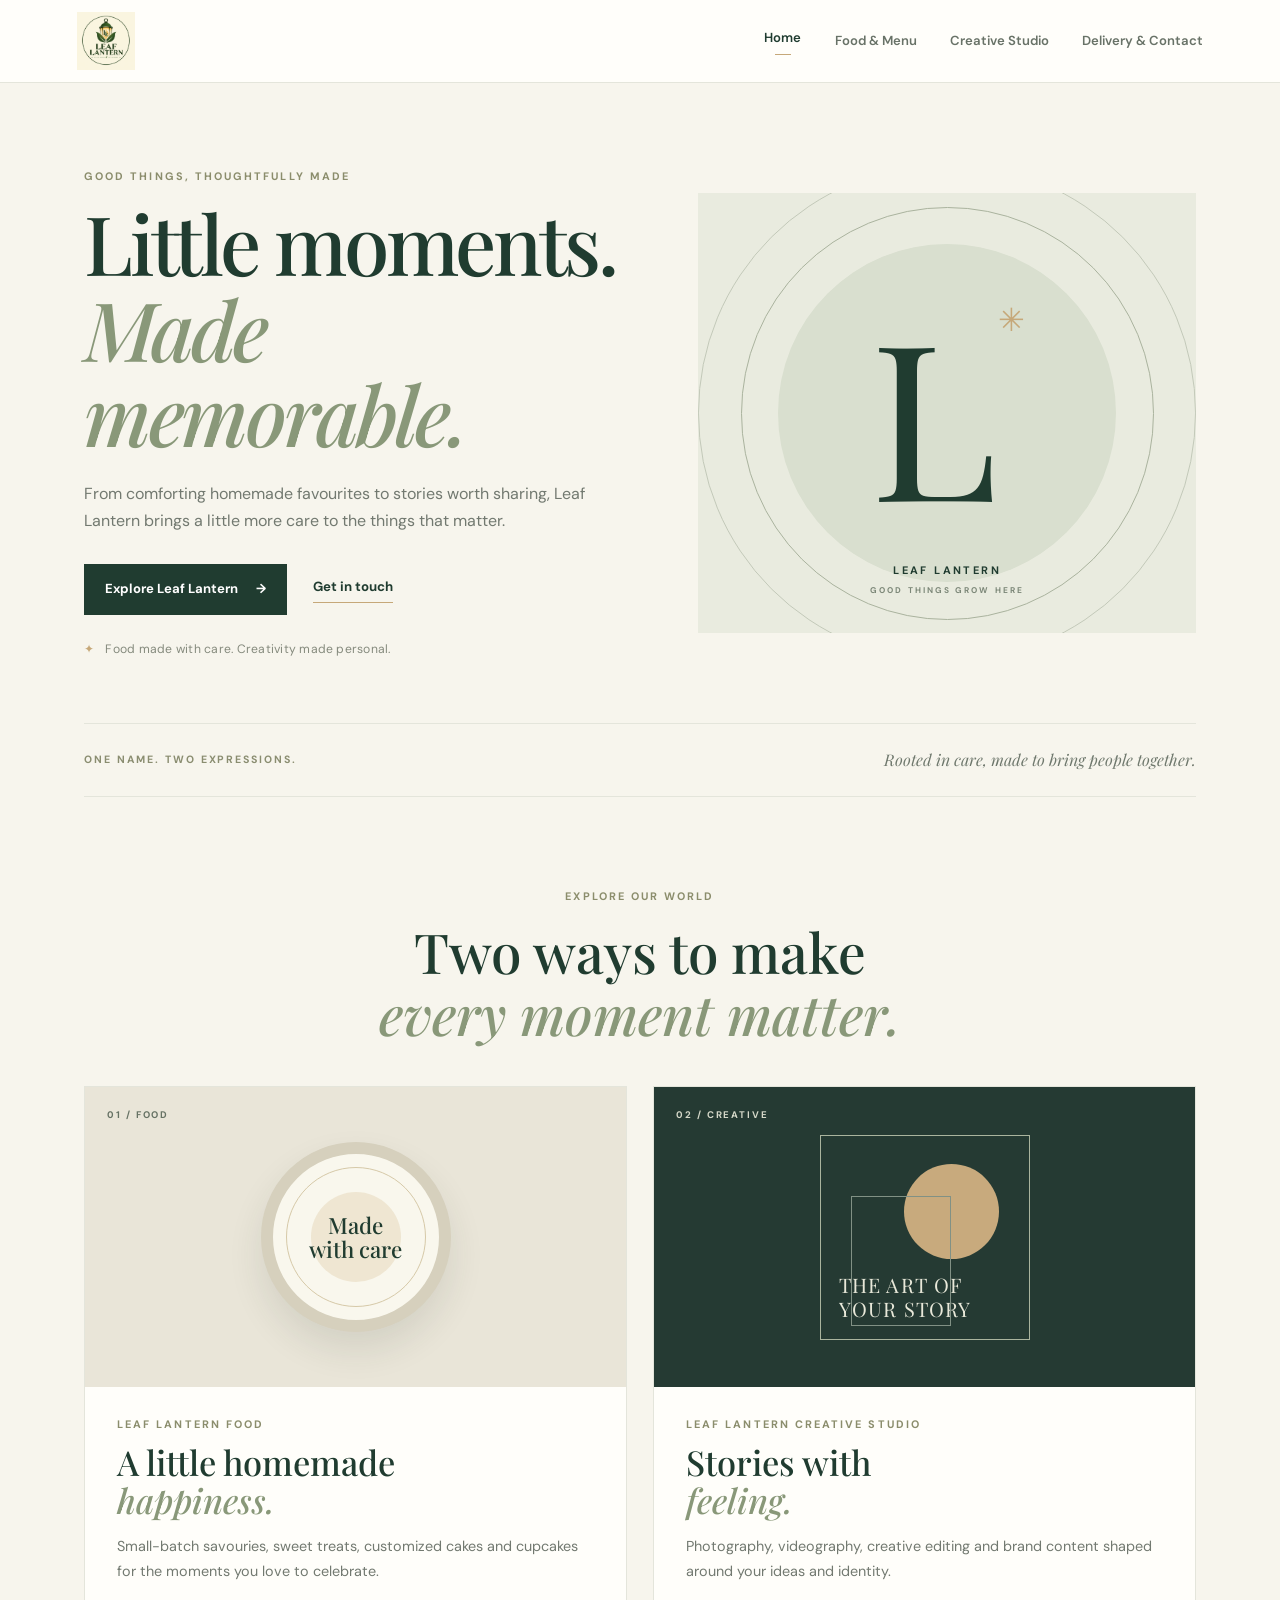
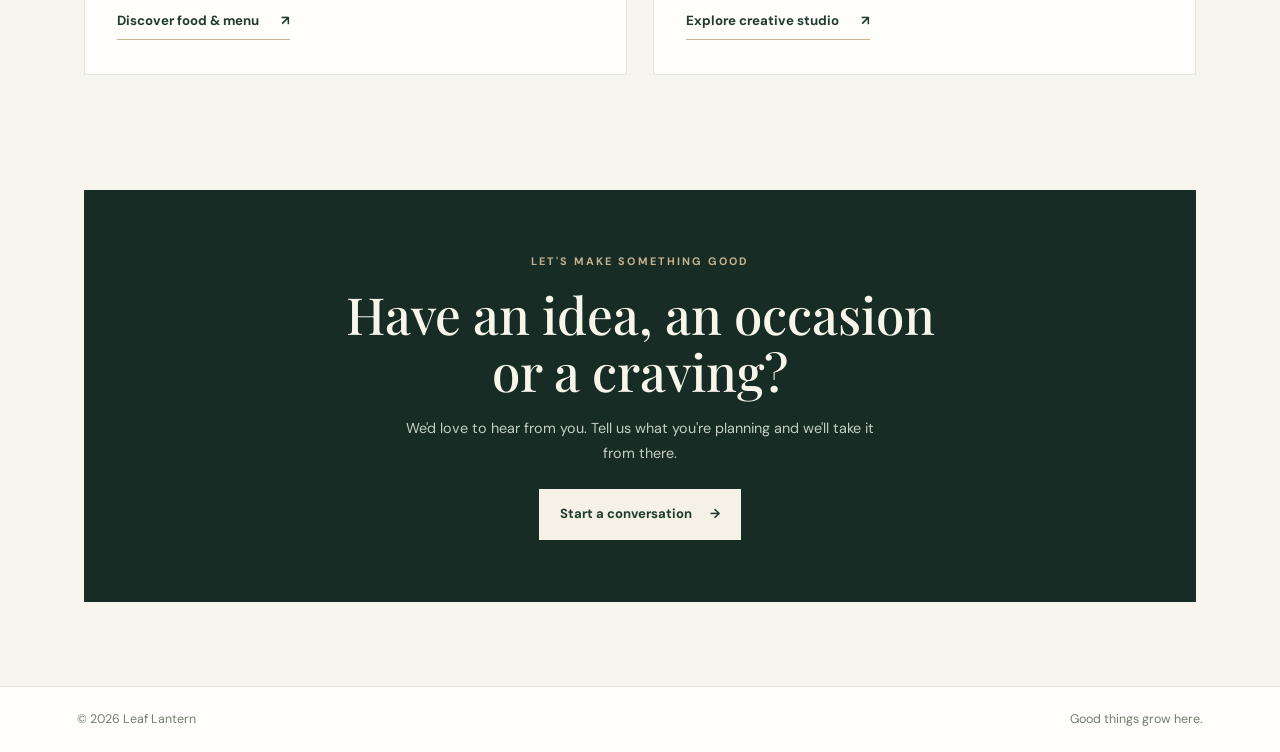
==== index.html @ e6d628ac "Add files via upload" ====
<!DOCTYPE html>
<html lang="en">
<head>
  <meta charset="UTF-8"><meta name="viewport" content="width=device-width, initial-scale=1">
  <meta name="description" content="Leaf Lantern brings together homemade food and thoughtful creative services — made with care, created with purpose.">
  <title>Leaf Lantern | Good Things, Thoughtfully Made</title><link rel="stylesheet" href="styles.css">
</head>
<body>
<header class="site-header"><a class="brand" href="index.html" aria-label="Leaf Lantern home"><img src="assets/Leaf Lantern_ Good Food Delivered.png" alt="Leaf Lantern"></a><button class="menu-toggle" aria-label="Toggle navigation" aria-expanded="false">☰</button><nav class="nav"><a class="active" href="index.html">Home</a><a href="menu.html">Food &amp; Menu</a><a href="creative-studio.html">Creative Studio</a><a href="delivery.html">Delivery &amp; Contact</a></nav></header>
<main>
  <section class="home-hero"><div class="hero-copy"><p class="eyebrow">GOOD THINGS, THOUGHTFULLY MADE</p><h1>Little moments.<br><em>Made memorable.</em></h1><p class="lead">From comforting homemade favourites to stories worth sharing, Leaf Lantern brings a little more care to the things that matter.</p><div class="hero-actions"><a class="button" href="#our-world">Explore Leaf Lantern <span>→</span></a><a class="text-link" href="delivery.html">Get in touch</a></div><div class="hero-note"><span class="leaf-dot">✦</span> Food made with care. Creativity made personal.</div></div><div class="hero-visual"><div class="visual-orbit orbit-one"></div><div class="visual-orbit orbit-two"></div><div class="hero-monogram">L<span>✳</span></div><p>LEAF LANTERN<br><small>GOOD THINGS GROW HERE</small></p></div></section>
  <section class="intro-strip"><p>ONE NAME. TWO EXPRESSIONS.</p><span>Rooted in care, made to bring people together.</span></section>
  <section class="world-section" id="our-world"><div class="section-heading"><p class="eyebrow">EXPLORE OUR WORLD</p><h2>Two ways to make<br><em>every moment matter.</em></h2></div><div class="division-grid">
    <article class="division-card food-card"><div class="division-art food-art"><span class="art-kicker">01 / FOOD</span><div class="food-plate"><i></i><b>Made<br>with care</b></div></div><div class="division-copy"><p class="eyebrow">LEAF LANTERN FOOD</p><h3>A little homemade<br><em>happiness.</em></h3><p>Small-batch savouries, sweet treats, customized cakes and cupcakes for the moments you love to celebrate.</p><a class="arrow-link" href="menu.html">Discover food &amp; menu <span>↗</span></a></div></article>
    <article class="division-card studio-card"><div class="division-art studio-art"><span class="art-kicker">02 / CREATIVE</span><div class="studio-frame"><div class="frame-sun"></div><div class="frame-line"></div><span>THE ART OF<br>YOUR STORY</span></div></div><div class="division-copy"><p class="eyebrow">LEAF LANTERN CREATIVE STUDIO</p><h3>Stories with<br><em>feeling.</em></h3><p>Photography, videography, creative editing and brand content shaped around your ideas and identity.</p><a class="arrow-link" href="creative-studio.html">Explore creative studio <span>↗</span></a></div></article>
  </div></section>
  <section class="closing-band"><p class="eyebrow">LET'S MAKE SOMETHING GOOD</p><h2>Have an idea, an occasion<br>or a craving?</h2><p>We'd love to hear from you. Tell us what you're planning and we'll take it from there.</p><a class="button button-light" href="delivery.html">Start a conversation <span>→</span></a></section>
</main><footer><span>© <span id="year"></span> Leaf Lantern</span><span>Good things grow here.</span></footer><script src="script.js"></script>
</body></html>
---- styles.css ----
@import url('https://fonts.googleapis.com/css2?family=DM+Sans:wght@400;500;600;700&family=Playfair+Display:ital,wght@0,500;0,600;0,700;1,500;1,600&display=swap');
:root{--forest:#203c30;--forest-deep:#172c25;--sage:#899879;--sage-light:#e8ecdf;--cream:#f7f5ed;--paper:#fffefa;--ink:#27332d;--muted:#727970;--line:#e4e5db;--gold:#c6a879;--serif:'Playfair Display',Georgia,serif;--sans:'DM Sans',Arial,sans-serif}
*{box-sizing:border-box}html{scroll-behavior:smooth}body{margin:0;background:var(--cream);color:var(--ink);font-family:var(--sans);line-height:1.7}a{color:inherit;text-decoration:none}button,input{font:inherit}.site-header{display:flex;align-items:center;justify-content:space-between;gap:24px;padding:12px clamp(20px,6vw,88px);background:rgba(255,254,250,.96);border-bottom:1px solid var(--line);position:sticky;top:0;z-index:20;backdrop-filter:blur(14px)}.brand img{display:block;height:58px;width:auto;max-width:180px;object-fit:contain}.nav{display:flex;gap:clamp(16px,2.6vw,36px);align-items:center}.nav a{font-size:.82rem;font-weight:600;color:#687267;transition:color .2s}.nav a:hover,.nav a.active{color:var(--forest)}.nav a.active:after{content:'';display:block;width:16px;height:1px;background:var(--gold);margin:4px auto 0}.menu-toggle{display:none;background:none;border:0;font-size:1.5rem;color:var(--forest)}main{max-width:1240px;margin:auto;padding:54px clamp(20px,5vw,64px) 84px}.eyebrow{font-size:.68rem;letter-spacing:.19em;text-transform:uppercase;color:#8b8d6c;font-weight:700;margin:0 0 15px}.hero-copy h1,.page-heading h1,.studio-hero h1{font-family:var(--serif);font-weight:500;color:var(--forest);font-size:clamp(3rem,6.4vw,5.6rem);line-height:1.04;letter-spacing:-.04em;margin:0 0 24px}.hero-copy h1 em,.page-heading h1 em,.studio-hero h1 em,.division-copy h3 em,.section-heading h2 em,.category-heading h2 em,.occasion-copy h3 em,.studio-manifesto h2 em,.how-section h2 em{color:var(--sage);font-weight:500}.lead,.hero-copy>p:not(.eyebrow){max-width:530px;color:var(--muted);font-size:1rem}.home-hero{display:grid;grid-template-columns:1.05fr .95fr;gap:5vw;align-items:center;min-height:560px;padding:30px 0 64px}.hero-actions{display:flex;align-items:center;gap:26px;margin:30px 0 24px}.button{display:inline-flex;align-items:center;justify-content:center;gap:18px;background:var(--forest);color:white;border:1px solid var(--forest);padding:13px 20px;font-size:.82rem;font-weight:700;cursor:pointer;transition:.2s}.button:hover,.order-button:hover{background:#315442;transform:translateY(-1px)}.text-link,.arrow-link{font-size:.83rem;font-weight:700;color:var(--forest);border:0;background:none;padding:0;cursor:pointer}.text-link{border-bottom:1px solid var(--gold);padding-bottom:4px}.hero-note{font-size:.76rem;color:#858a7d;letter-spacing:.02em}.leaf-dot{color:var(--gold);margin-right:8px}.hero-visual{min-height:440px;position:relative;display:flex;flex-direction:column;align-items:center;justify-content:center;background:#e9ebdf;overflow:hidden}.hero-visual:before{content:'';position:absolute;width:68%;aspect-ratio:1;border-radius:50%;background:#d9dfcf}.visual-orbit{position:absolute;border:1px solid #aab39e;border-radius:50%;width:83%;aspect-ratio:1}.orbit-two{width:100%;border-color:#c3c9b9}.hero-monogram{position:relative;z-index:1;font-family:var(--serif);font-size:clamp(8rem,17vw,14rem);color:var(--forest);line-height:1}.hero-monogram span{font-family:var(--sans);font-size:2rem;color:var(--gold);vertical-align:top}.hero-visual>p{position:absolute;bottom:24px;text-align:center;letter-spacing:.22em;font-size:.68rem;font-weight:700;color:var(--forest)}.hero-visual small{font-size:.52rem;letter-spacing:.25em;color:#7c8778}.intro-strip{border-top:1px solid var(--line);border-bottom:1px solid var(--line);padding:22px 0;display:flex;justify-content:space-between;gap:20px;align-items:center}.intro-strip p{font-size:.66rem;letter-spacing:.18em;font-weight:700;color:#8a8d70;margin:0}.intro-strip span{font-family:var(--serif);font-style:italic;color:#6f786d}.world-section{padding:90px 0 45px}.section-heading{text-align:center;margin-bottom:42px}.section-heading h2,.category-heading h2,.studio-manifesto h2,.how-section h2{font-family:var(--serif);font-size:clamp(2.3rem,4.3vw,3.7rem);line-height:1.13;font-weight:500;color:var(--forest);margin:0}.division-grid{display:grid;grid-template-columns:1fr 1fr;gap:26px}.division-card{background:var(--paper);border:1px solid var(--line)}.division-art{height:300px;position:relative;overflow:hidden;display:flex;align-items:center;justify-content:center}.food-art{background:#e9e5d8}.studio-art{background:#253a33}.art-kicker{position:absolute;top:20px;left:22px;font-size:.6rem;letter-spacing:.2em;font-weight:700;color:#667264}.studio-art .art-kicker{color:#d5d8c9}.food-plate{width:190px;height:190px;border-radius:50%;background:#f9f7ed;border:12px solid #d6d0bd;box-shadow:0 18px 35px #293a2d1c;display:flex;align-items:center;justify-content:center;position:relative}.food-plate:before{content:'';position:absolute;inset:13px;border:1px solid #d6c9a8;border-radius:50%}.food-plate i{position:absolute;width:90px;height:90px;border-radius:50%;background:#d4b98b;opacity:.28}.food-plate b{position:relative;font-family:var(--serif);font-size:1.4rem;line-height:1.1;text-align:center;color:var(--forest);font-weight:500}.studio-frame{width:210px;height:205px;border:1px solid #aab49e;position:relative;display:flex;align-items:flex-end;padding:18px;color:#e8e8d9;font-family:var(--serif);font-size:1.25rem;letter-spacing:.06em;line-height:1.2}.frame-sun{position:absolute;width:95px;height:95px;border-radius:50%;background:#c8aa7d;top:28px;right:30px}.frame-line{position:absolute;left:30px;top:60px;width:100px;height:130px;border:1px solid #819185}.division-copy{padding:28px 32px 34px}.division-copy .eyebrow{margin-bottom:9px}.division-copy h3,.occasion-copy h3{font-family:var(--serif);font-size:2.15rem;line-height:1.12;font-weight:500;color:var(--forest);margin:0 0 14px}.division-copy>p:not(.eyebrow),.occasion-copy>p:not(.eyebrow){color:var(--muted);font-size:.9rem;max-width:470px}.arrow-link{display:inline-flex;gap:22px;align-items:center;margin-top:12px;border-bottom:1px solid #c9b58e;padding-bottom:7px}.closing-band{background:var(--forest-deep);color:#f8f5eb;text-align:center;padding:62px 24px;margin-top:70px}.closing-band .eyebrow{color:#c6b38e}.closing-band h2{font-family:var(--serif);font-weight:500;font-size:clamp(2.3rem,4vw,3.5rem);line-height:1.12;margin:0 0 16px}.closing-band>p:not(.eyebrow){color:#c5cec4;max-width:490px;margin:0 auto 24px;font-size:.9rem}.button-light{background:#f5f1e6;color:var(--forest);border-color:#f5f1e6}.button-light:hover{background:#e4ddca}.page-main{min-height:68vh}.page-heading{max-width:760px;margin:0 auto 58px;text-align:center}.page-heading h1{font-size:clamp(2.8rem,5vw,4.4rem)}.page-heading>p:last-child{color:var(--muted);max-width:640px;margin:0 auto}.category-heading{display:flex;justify-content:space-between;align-items:flex-end;gap:28px;margin:0 0 28px}.category-heading h2{font-size:clamp(2rem,3.5vw,3rem)}.category-heading>p{max-width:390px;color:var(--muted);font-size:.88rem;margin:0 0 5px}.menu-category{margin-bottom:76px}.product-grid{display:grid;grid-template-columns:repeat(3,minmax(0,1fr));gap:22px}.product-card{background:var(--paper);border:1px solid var(--line);overflow:hidden;box-shadow:0 8px 25px #24392b08}.product-art{width:100%;height:225px;overflow:hidden;background:#e9eadf}.product-art img{display:block;width:100%;height:100%;object-fit:cover;object-position:center;transition:transform .5s}.product-card:hover .product-art img{transform:scale(1.035)}.product-info{padding:21px}.product-top{display:flex;justify-content:space-between;align-items:flex-start;gap:10px}.product-top h2{font-family:var(--serif);font-size:1.35rem;line-height:1.2;margin:0;color:var(--forest);font-weight:500}.tag{font-size:.7rem;font-weight:700;color:#78845e;text-align:right;white-space:nowrap}.product-info p{font-size:.86rem;color:var(--muted);min-height:48px}.product-info label{display:block;font-size:.78rem;font-weight:700;margin:13px 0 6px}.product-info input{width:100%;padding:10px;border:1px solid #d9ddcf;background:white;font:inherit;margin-bottom:12px}.order-button{width:100%;background:var(--forest);color:white;border:1px solid var(--forest);padding:12px 14px;font-size:.78rem;font-weight:700;cursor:pointer;transition:.2s}.menu-footnote{margin:32px auto 0;text-align:center;color:var(--muted);font-size:.85rem;max-width:800px}.occasion-section{padding:10px 0 20px}.occasion-grid{display:grid;grid-template-columns:1fr 1fr;gap:24px}.occasion-card{background:var(--paper);border:1px solid var(--line);display:grid;grid-template-columns:1fr 1fr;min-height:310px}.occasion-visual{position:relative;min-height:300px;display:flex;align-items:center;justify-content:center;overflow:hidden}.cake-visual{background:#eee4d8}.cupcake-visual{background:#e4e9dc}.visual-label{position:absolute;top:16px;left:16px;font-size:.52rem;letter-spacing:.16em;font-weight:700;color:#6d7768}.cake-illustration{width:145px;height:150px;position:relative}.cake-body{position:absolute;bottom:22px;left:15px;width:115px;height:75px;background:#d6bca0;border-radius:8px 8px 14px 14px;box-shadow:inset 0 -12px #c7a989}.cake-top{position:absolute;z-index:1;bottom:85px;left:15px;width:115px;height:35px;border-radius:50%;background:#f8f0e3;border:2px solid #d7c2a5}.cake-stand{position:absolute;bottom:0;left:0;width:145px;height:12px;background:#b8a58d;border-radius:50%}.cupcake-row{display:flex;gap:9px;align-items:flex-end}.cupcake-row i{width:48px;height:50px;background:#e6c6b4;border-radius:8px 8px 12px 12px;position:relative;box-shadow:inset 0 -7px #d6b19e}.cupcake-row i:before{content:'';position:absolute;left:2px;top:-25px;width:44px;height:34px;border-radius:50% 50% 38% 38%;background:#f5eee2;border-bottom:4px solid #d7bfa9}.cupcake-row i:nth-child(2){transform:translateY(-10px);background:#c7d0b7}.occasion-copy{padding:26px 22px;align-self:center}.occasion-copy h3{font-size:1.8rem}.occasion-copy>p:not(.eyebrow){font-size:.8rem}.occasion-copy .order-button{margin-top:8px}.studio-page{padding-top:38px}.studio-hero{display:grid;grid-template-columns:1fr 1fr;gap:6vw;align-items:center;min-height:520px}.studio-hero h1{font-size:clamp(3rem,5.5vw,5rem)}.studio-hero-copy>p:not(.eyebrow){max-width:490px;color:var(--muted);margin-bottom:28px}.studio-hero-art{height:430px;background:#263b34;position:relative;overflow:hidden;display:flex;align-items:center;justify-content:center}.studio-sun{position:absolute;width:250px;height:250px;border-radius:50%;background:#c6a879;right:10%;top:7%;opacity:.95}.studio-window{width:65%;height:75%;border:1px solid #a8b4a2;position:relative;z-index:1;display:flex;align-items:flex-end;padding:25px;color:#f5f1e7;font-family:var(--serif);font-size:1.6rem;letter-spacing:.08em;line-height:1.2}.window-shape{position:absolute;left:14%;top:12%;width:48%;height:76%;border:1px solid #87988b}.studio-caption{position:absolute;bottom:16px;right:18px;color:#d5d9ca;font-size:.52rem;letter-spacing:.2em}.studio-manifesto{text-align:center;padding:75px 20px 85px;border-top:1px solid var(--line);border-bottom:1px solid var(--line);margin:50px 0 75px}.studio-manifesto h2{font-size:clamp(2.3rem,4vw,3.5rem)}.studio-manifesto>p:last-child{max-width:600px;margin:20px auto 0;color:var(--muted)}.services-section{margin-bottom:80px}.services-grid{display:grid;grid-template-columns:repeat(3,1fr);gap:16px}.service-card{position:relative;background:var(--paper);border:1px solid var(--line);padding:25px;min-height:270px}.service-number{position:absolute;right:22px;top:18px;font-size:.65rem;color:#9b9e8b;letter-spacing:.12em}.service-symbol{height:65px;width:65px;background:#e9ecdf;border-radius:50%;display:flex;align-items:center;justify-content:center;margin-bottom:22px}.service-symbol span{display:block;width:26px;height:26px;border:1px solid #6f806d;position:relative}.symbol-photo span{border-radius:50%}.symbol-photo span:after{content:'';position:absolute;width:7px;height:7px;border-radius:50%;background:#c6a879;left:8px;top:8px}.symbol-video span{width:0;height:0;border-top:13px solid transparent;border-bottom:13px solid transparent;border-left:19px solid #6f806d;border-right:0}.symbol-edit span{transform:rotate(45deg);border-color:#6f806d}.symbol-brand span{border-radius:50% 50% 0 50%}.symbol-event span{border-radius:50% 50% 4px 4px}.service-card h3{font-family:var(--serif);font-size:1.45rem;font-weight:500;color:var(--forest);margin:0 0 9px}.service-card>p:not(.eyebrow){font-size:.82rem;color:var(--muted);margin:0}.service-note{background:#e9ecdf}.service-note h3{font-size:1.7rem}.service-note .arrow-link{margin-top:18px}.how-section{display:grid;grid-template-columns:.8fr 1.2fr;gap:8vw;padding:65px 0;border-top:1px solid var(--line)}.how-section ol{list-style:none;padding:0;margin:0}.how-section li{display:flex;gap:24px;padding:17px 0;border-bottom:1px solid var(--line)}.how-section li>b{font-size:.7rem;color:#9a8a68;letter-spacing:.1em}.how-section li span{display:flex;flex-direction:column}.how-section li strong{font-family:var(--serif);font-size:1.2rem;font-weight:500;color:var(--forest)}.how-section li small{font-size:.82rem;color:var(--muted);margin-top:3px}.contact-choice{display:grid;grid-template-columns:1fr 1fr;gap:24px;margin-bottom:70px}.contact-choice article{background:var(--paper);border:1px solid var(--line);padding:34px;position:relative}.contact-index{position:absolute;right:25px;top:25px;font-size:.58rem;letter-spacing:.16em;color:#9a9e8c}.contact-choice h2{font-family:var(--serif);font-size:2rem;font-weight:500;line-height:1.2;color:var(--forest);margin:0 0 15px}.contact-choice h2 em{color:var(--sage)}.contact-choice article>p:not(.eyebrow){font-size:.88rem;color:var(--muted);min-height:76px}.contact-choice .button{margin-top:12px}.text-button{display:block;margin-top:18px;background:none;border:0;border-bottom:1px solid var(--gold);padding:0 0 5px;color:var(--forest);font-size:.8rem;font-weight:700;cursor:pointer}.steps{display:grid;grid-template-columns:repeat(3,1fr);gap:20px;margin:50px 0}.steps article{padding:24px 24px 26px;background:#eef0e6;border-top:2px solid #a4ad91}.step-number{font-family:var(--serif);font-size:2rem;color:#9a9d7c}.steps h2{font-family:var(--serif);font-size:1.35rem;font-weight:500;color:var(--forest);margin:10px 0}.steps p{font-size:.85rem;color:var(--muted);margin:0}.small-note{font-size:.84rem;color:var(--muted);text-align:center}footer{display:flex;justify-content:space-between;gap:20px;padding:22px clamp(20px,6vw,88px);border-top:1px solid var(--line);font-size:.78rem;color:#747d70;background:#fffefa}
@media(max-width:900px){.nav{gap:15px}.nav a{font-size:.75rem}.home-hero{min-height:470px}.product-grid{grid-template-columns:repeat(2,minmax(0,1fr))}.occasion-card{grid-template-columns:1fr}.occasion-visual{min-height:230px}.services-grid{grid-template-columns:repeat(2,1fr)}.studio-hero-art{height:370px}}
@media(max-width:680px){.site-header{flex-wrap:wrap}.menu-toggle{display:block}.nav{display:none;width:100%;flex-direction:column;align-items:flex-start;gap:12px;padding:8px 0 12px}.nav.open{display:flex}.nav a.active:after{display:none}main{padding:32px 18px 58px}.home-hero,.studio-hero{grid-template-columns:1fr;gap:28px;padding:20px 0 42px}.hero-visual{min-height:300px;order:-1}.hero-monogram{font-size:9rem}.hero-copy h1,.studio-hero h1{font-size:3.35rem}.intro-strip{align-items:flex-start;flex-direction:column;gap:6px}.world-section{padding:60px 0 25px}.division-grid,.occasion-grid,.contact-choice{grid-template-columns:1fr}.division-art{height:250px}.category-heading{display:block}.category-heading>p{margin-top:12px}.product-grid{grid-template-columns:1fr}.product-art{height:235px}.product-top{flex-direction:row}.tag{text-align:right;white-space:normal}.occasion-card{grid-template-columns:1fr 1fr}.occasion-visual{min-height:270px}.occasion-copy{padding:20px 16px}.occasion-copy h3{font-size:1.55rem}.studio-hero-art{height:330px;order:-1}.studio-manifesto{padding:55px 8px;margin:25px 0 55px}.services-grid{grid-template-columns:1fr}.service-card{min-height:230px}.how-section{grid-template-columns:1fr;gap:28px;padding:48px 0}.steps{grid-template-columns:1fr;margin:35px 0}.contact-choice article{padding:28px 22px}.contact-choice article>p:not(.eyebrow){min-height:0}.closing-band{margin-top:45px;padding:48px 18px}footer{flex-direction:column;gap:4px}}
@media(max-width:420px){.occasion-card{grid-template-columns:1fr}.occasion-visual{min-height:220px}.occasion-copy{padding:24px}.hero-actions{gap:16px;flex-wrap:wrap}.product-top{flex-direction:column}.tag{text-align:left}.brand img{height:50px}}
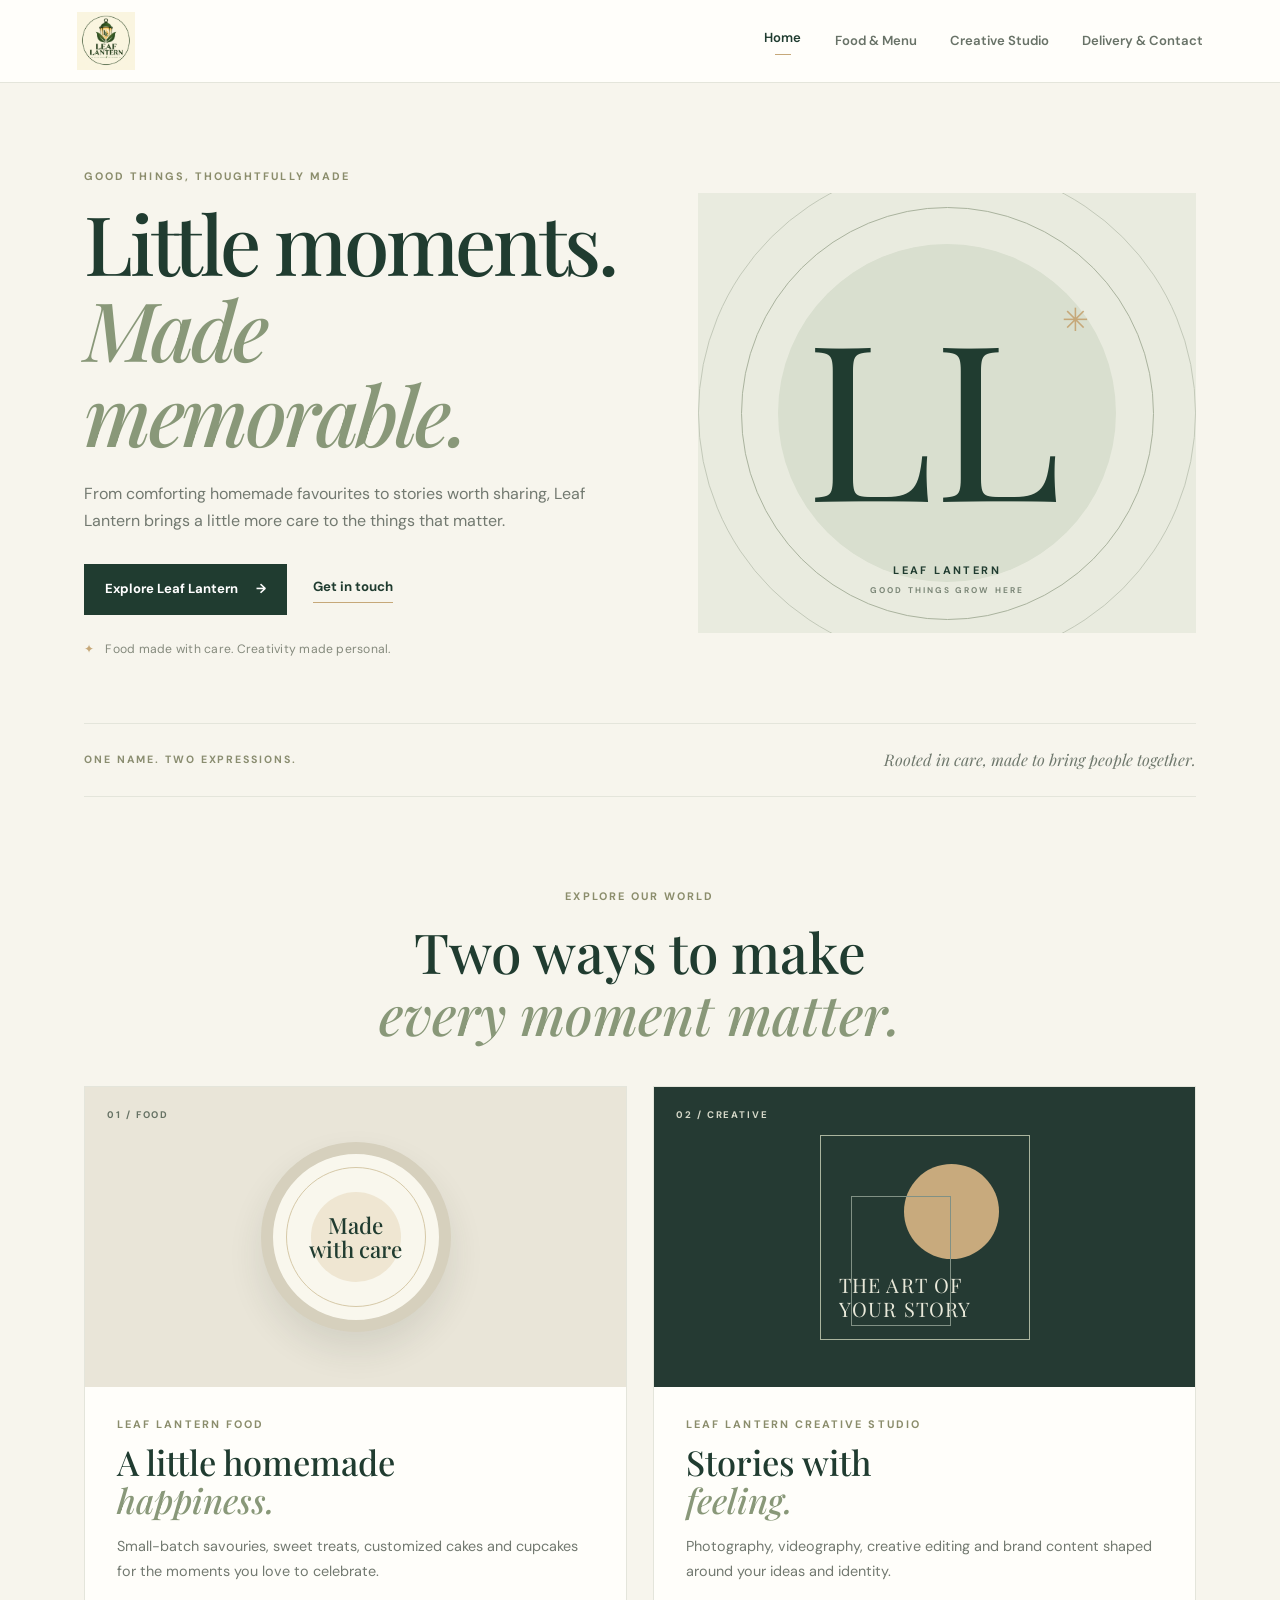
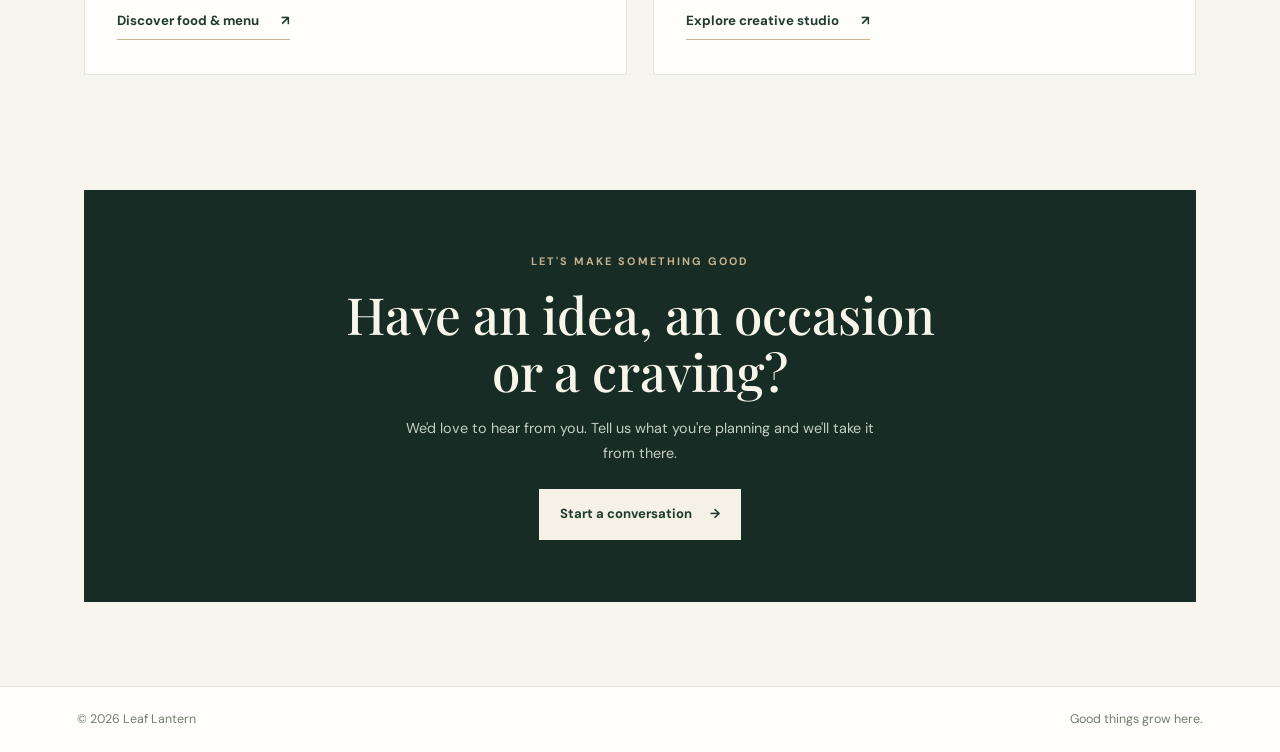
==== commit 731cd586: "Update index.html" ====
--- a/index.html
+++ b/index.html
@@ -1,19 +1,222 @@
 <!DOCTYPE html>
 <html lang="en">
 <head>
-  <meta charset="UTF-8"><meta name="viewport" content="width=device-width, initial-scale=1">
+  <meta charset="UTF-8">
+  <meta name="viewport" content="width=device-width, initial-scale=1">
+
   <meta name="description" content="Leaf Lantern brings together homemade food and thoughtful creative services — made with care, created with purpose.">
-  <title>Leaf Lantern | Good Things, Thoughtfully Made</title><link rel="stylesheet" href="styles.css">
+
+  <title>Leaf Lantern | Good Things, Thoughtfully Made</title>
+
+  <link rel="stylesheet" href="styles.css">
 </head>
+
 <body>
-<header class="site-header"><a class="brand" href="index.html" aria-label="Leaf Lantern home"><img src="assets/Leaf Lantern_ Good Food Delivered.png" alt="Leaf Lantern"></a><button class="menu-toggle" aria-label="Toggle navigation" aria-expanded="false">☰</button><nav class="nav"><a class="active" href="index.html">Home</a><a href="menu.html">Food &amp; Menu</a><a href="creative-studio.html">Creative Studio</a><a href="delivery.html">Delivery &amp; Contact</a></nav></header>
+
+<header class="site-header">
+  <a class="brand" href="index.html" aria-label="Leaf Lantern home">
+    <img src="assets/Leaf Lantern_ Good Food Delivered.png" alt="Leaf Lantern">
+  </a>
+
+  <button class="menu-toggle" aria-label="Toggle navigation" aria-expanded="false">
+    ☰
+  </button>
+
+  <nav class="nav">
+    <a class="active" href="index.html">Home</a>
+    <a href="menu.html">Food &amp; Menu</a>
+    <a href="creative-studio.html">Creative Studio</a>
+    <a href="delivery.html">Delivery &amp; Contact</a>
+  </nav>
+</header>
+
 <main>
-  <section class="home-hero"><div class="hero-copy"><p class="eyebrow">GOOD THINGS, THOUGHTFULLY MADE</p><h1>Little moments.<br><em>Made memorable.</em></h1><p class="lead">From comforting homemade favourites to stories worth sharing, Leaf Lantern brings a little more care to the things that matter.</p><div class="hero-actions"><a class="button" href="#our-world">Explore Leaf Lantern <span>→</span></a><a class="text-link" href="delivery.html">Get in touch</a></div><div class="hero-note"><span class="leaf-dot">✦</span> Food made with care. Creativity made personal.</div></div><div class="hero-visual"><div class="visual-orbit orbit-one"></div><div class="visual-orbit orbit-two"></div><div class="hero-monogram">L<span>✳</span></div><p>LEAF LANTERN<br><small>GOOD THINGS GROW HERE</small></p></div></section>
-  <section class="intro-strip"><p>ONE NAME. TWO EXPRESSIONS.</p><span>Rooted in care, made to bring people together.</span></section>
-  <section class="world-section" id="our-world"><div class="section-heading"><p class="eyebrow">EXPLORE OUR WORLD</p><h2>Two ways to make<br><em>every moment matter.</em></h2></div><div class="division-grid">
-    <article class="division-card food-card"><div class="division-art food-art"><span class="art-kicker">01 / FOOD</span><div class="food-plate"><i></i><b>Made<br>with care</b></div></div><div class="division-copy"><p class="eyebrow">LEAF LANTERN FOOD</p><h3>A little homemade<br><em>happiness.</em></h3><p>Small-batch savouries, sweet treats, customized cakes and cupcakes for the moments you love to celebrate.</p><a class="arrow-link" href="menu.html">Discover food &amp; menu <span>↗</span></a></div></article>
-    <article class="division-card studio-card"><div class="division-art studio-art"><span class="art-kicker">02 / CREATIVE</span><div class="studio-frame"><div class="frame-sun"></div><div class="frame-line"></div><span>THE ART OF<br>YOUR STORY</span></div></div><div class="division-copy"><p class="eyebrow">LEAF LANTERN CREATIVE STUDIO</p><h3>Stories with<br><em>feeling.</em></h3><p>Photography, videography, creative editing and brand content shaped around your ideas and identity.</p><a class="arrow-link" href="creative-studio.html">Explore creative studio <span>↗</span></a></div></article>
-  </div></section>
-  <section class="closing-band"><p class="eyebrow">LET'S MAKE SOMETHING GOOD</p><h2>Have an idea, an occasion<br>or a craving?</h2><p>We'd love to hear from you. Tell us what you're planning and we'll take it from there.</p><a class="button button-light" href="delivery.html">Start a conversation <span>→</span></a></section>
-</main><footer><span>© <span id="year"></span> Leaf Lantern</span><span>Good things grow here.</span></footer><script src="script.js"></script>
-</body></html>
+
+  <!-- HOMEPAGE HERO -->
+  <section class="home-hero">
+
+    <div class="hero-copy">
+
+      <p class="eyebrow">GOOD THINGS, THOUGHTFULLY MADE</p>
+
+      <h1>
+        Little moments.<br>
+        <em>Made memorable.</em>
+      </h1>
+
+      <p class="lead">
+        From comforting homemade favourites to stories worth sharing,
+        Leaf Lantern brings a little more care to the things that matter.
+      </p>
+
+      <div class="hero-actions">
+        <a class="button" href="#our-world">
+          Explore Leaf Lantern <span>→</span>
+        </a>
+
+        <a class="text-link" href="delivery.html">
+          Get in touch
+        </a>
+      </div>
+
+      <div class="hero-note">
+        <span class="leaf-dot">✦</span>
+        Food made with care. Creativity made personal.
+      </div>
+
+    </div>
+
+    <!-- UPDATED LARGE BRANDING: LL -->
+    <div class="hero-visual">
+
+      <div class="visual-orbit orbit-one"></div>
+      <div class="visual-orbit orbit-two"></div>
+
+      <div class="hero-monogram">LL<span>✳</span></div>
+
+      <p>
+        LEAF LANTERN<br>
+        <small>GOOD THINGS GROW HERE</small>
+      </p>
+
+    </div>
+
+  </section>
+
+
+  <!-- INTRODUCTION -->
+  <section class="intro-strip">
+    <p>ONE NAME. TWO EXPRESSIONS.</p>
+    <span>Rooted in care, made to bring people together.</span>
+  </section>
+
+
+  <!-- EXPLORE OUR WORLD -->
+  <section class="world-section" id="our-world">
+
+    <div class="section-heading">
+      <p class="eyebrow">EXPLORE OUR WORLD</p>
+
+      <h2>
+        Two ways to make<br>
+        <em>every moment matter.</em>
+      </h2>
+    </div>
+
+    <div class="division-grid">
+
+      <!-- LEAF LANTERN FOOD -->
+      <article class="division-card food-card">
+
+        <div class="division-art food-art">
+
+          <span class="art-kicker">01 / FOOD</span>
+
+          <div class="food-plate">
+            <i></i>
+            <b>Made<br>with care</b>
+          </div>
+
+        </div>
+
+        <div class="division-copy">
+
+          <p class="eyebrow">LEAF LANTERN FOOD</p>
+
+          <h3>
+            A little homemade<br>
+            <em>happiness.</em>
+          </h3>
+
+          <p>
+            Small-batch savouries, sweet treats, customized cakes
+            and cupcakes for the moments you love to celebrate.
+          </p>
+
+          <a class="arrow-link" href="menu.html">
+            Discover food &amp; menu <span>↗</span>
+          </a>
+
+        </div>
+
+      </article>
+
+
+      <!-- LEAF LANTERN CREATIVE STUDIO -->
+      <article class="division-card studio-card">
+
+        <div class="division-art studio-art">
+
+          <span class="art-kicker">02 / CREATIVE</span>
+
+          <div class="studio-frame">
+            <div class="frame-sun"></div>
+            <div class="frame-line"></div>
+
+            <span>THE ART OF<br>YOUR STORY</span>
+          </div>
+
+        </div>
+
+        <div class="division-copy">
+
+          <p class="eyebrow">LEAF LANTERN CREATIVE STUDIO</p>
+
+          <h3>
+            Stories with<br>
+            <em>feeling.</em>
+          </h3>
+
+          <p>
+            Photography, videography, creative editing and brand
+            content shaped around your ideas and identity.
+          </p>
+
+          <a class="arrow-link" href="creative-studio.html">
+            Explore creative studio <span>↗</span>
+          </a>
+
+        </div>
+
+      </article>
+
+    </div>
+
+  </section>
+
+
+  <!-- CLOSING SECTION -->
+  <section class="closing-band">
+
+    <p class="eyebrow">LET'S MAKE SOMETHING GOOD</p>
+
+    <h2>
+      Have an idea, an occasion<br>
+      or a craving?
+    </h2>
+
+    <p>
+      We'd love to hear from you. Tell us what you're planning
+      and we'll take it from there.
+    </p>
+
+    <a class="button button-light" href="delivery.html">
+      Start a conversation <span>→</span>
+    </a>
+
+  </section>
+
+</main>
+
+
+<!-- FOOTER -->
+<footer>
+  <span>© <span id="year"></span> Leaf Lantern</span>
+  <span>Good things grow here.</span>
+</footer>
+
+
+<script src="script.js"></script>
+
+</body>
+</html>
--- a/styles.css
+++ b/styles.css
@@ -4,3 +4,30 @@
 @media(max-width:900px){.nav{gap:15px}.nav a{font-size:.75rem}.home-hero{min-height:470px}.product-grid{grid-template-columns:repeat(2,minmax(0,1fr))}.occasion-card{grid-template-columns:1fr}.occasion-visual{min-height:230px}.services-grid{grid-template-columns:repeat(2,1fr)}.studio-hero-art{height:370px}}
 @media(max-width:680px){.site-header{flex-wrap:wrap}.menu-toggle{display:block}.nav{display:none;width:100%;flex-direction:column;align-items:flex-start;gap:12px;padding:8px 0 12px}.nav.open{display:flex}.nav a.active:after{display:none}main{padding:32px 18px 58px}.home-hero,.studio-hero{grid-template-columns:1fr;gap:28px;padding:20px 0 42px}.hero-visual{min-height:300px;order:-1}.hero-monogram{font-size:9rem}.hero-copy h1,.studio-hero h1{font-size:3.35rem}.intro-strip{align-items:flex-start;flex-direction:column;gap:6px}.world-section{padding:60px 0 25px}.division-grid,.occasion-grid,.contact-choice{grid-template-columns:1fr}.division-art{height:250px}.category-heading{display:block}.category-heading>p{margin-top:12px}.product-grid{grid-template-columns:1fr}.product-art{height:235px}.product-top{flex-direction:row}.tag{text-align:right;white-space:normal}.occasion-card{grid-template-columns:1fr 1fr}.occasion-visual{min-height:270px}.occasion-copy{padding:20px 16px}.occasion-copy h3{font-size:1.55rem}.studio-hero-art{height:330px;order:-1}.studio-manifesto{padding:55px 8px;margin:25px 0 55px}.services-grid{grid-template-columns:1fr}.service-card{min-height:230px}.how-section{grid-template-columns:1fr;gap:28px;padding:48px 0}.steps{grid-template-columns:1fr;margin:35px 0}.contact-choice article{padding:28px 22px}.contact-choice article>p:not(.eyebrow){min-height:0}.closing-band{margin-top:45px;padding:48px 18px}footer{flex-direction:column;gap:4px}}
 @media(max-width:420px){.occasion-card{grid-template-columns:1fr}.occasion-visual{min-height:220px}.occasion-copy{padding:24px}.hero-actions{gap:16px;flex-wrap:wrap}.product-top{flex-direction:column}.tag{text-align:left}.brand img{height:50px}}
+/* Fix visibility and sizing of cake and cupcake photos */
+.occasion-visual {
+    position: relative;
+    display: block;
+    width: 100%;
+    min-height: 320px;
+    height: 320px;
+    overflow: hidden;
+}
+
+.occasion-visual .occasion-photo {
+    position: absolute;
+    display: block;
+    inset: 0;
+    width: 100%;
+    height: 100%;
+    object-fit: cover;
+    object-position: center;
+    z-index: 0;
+}
+
+.occasion-visual .visual-label {
+    position: absolute;
+    top: 18px;
+    left: 18px;
+    z-index: 2;
+}
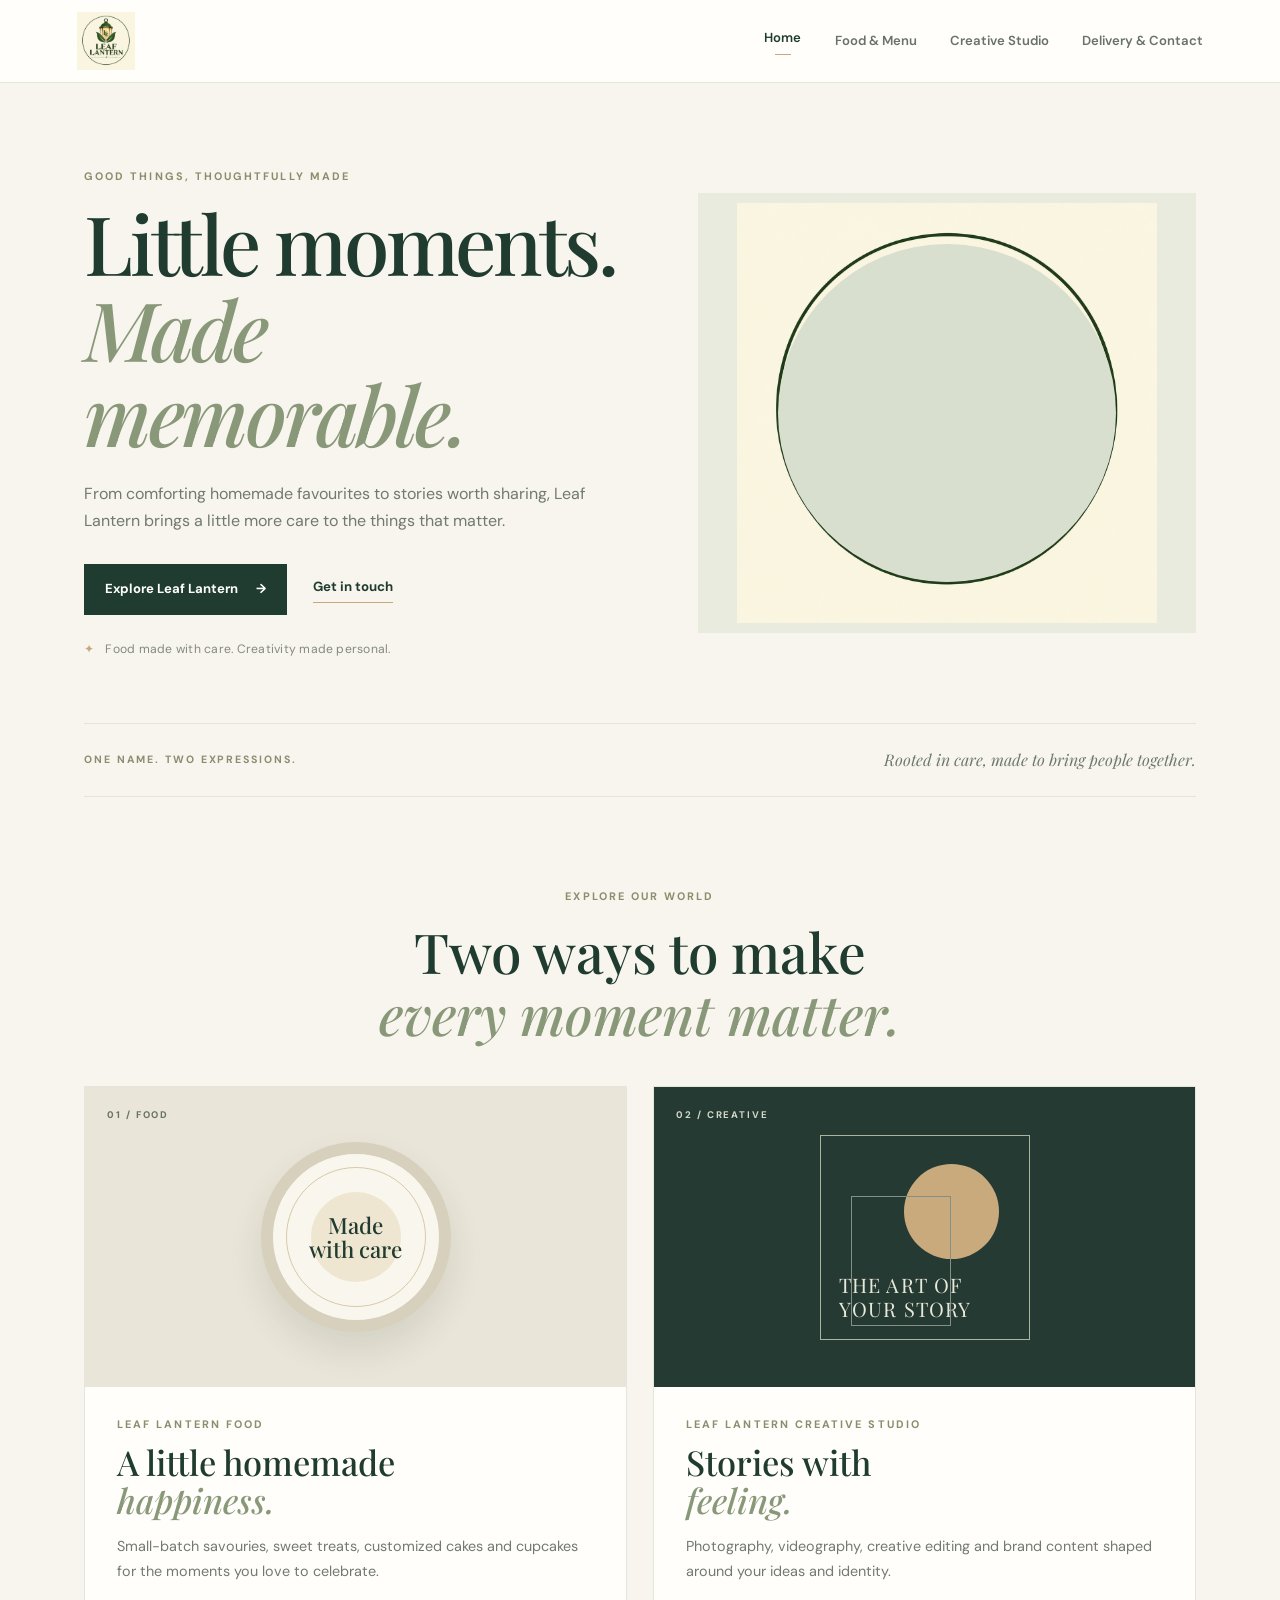
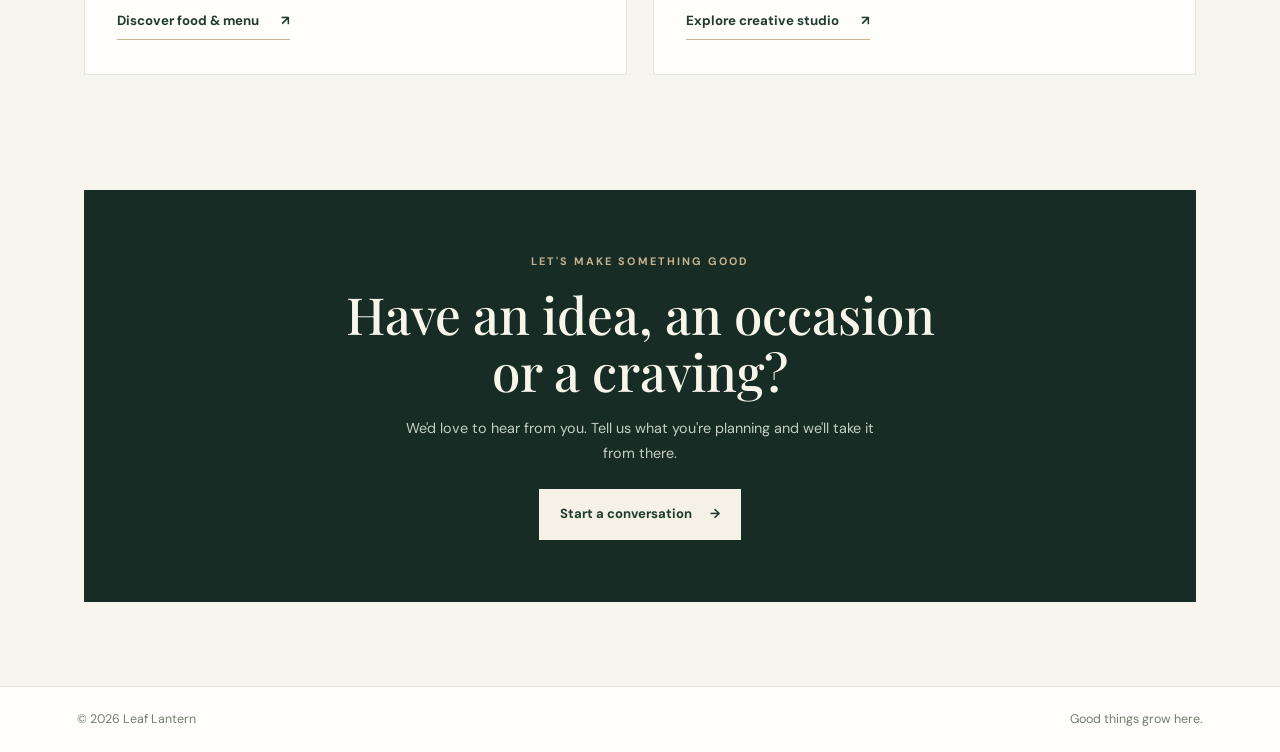
==== commit 2b6cfd93: "Update index.html" ====
--- a/index.html
+++ b/index.html
@@ -9,11 +9,29 @@
   <title>Leaf Lantern | Good Things, Thoughtfully Made</title>
 
   <link rel="stylesheet" href="styles.css">
+
+  <style>
+    /* Official Leaf Lantern logo in the homepage hero */
+    .hero-visual {
+      display: flex;
+      align-items: center;
+      justify-content: center;
+    }
+
+    .hero-brand-logo {
+      display: block;
+      width: 100%;
+      max-width: 420px;
+      height: auto;
+      object-fit: contain;
+    }
+  </style>
 </head>
 
 <body>
 
 <header class="site-header">
+
   <a class="brand" href="index.html" aria-label="Leaf Lantern home">
     <img src="assets/Leaf Lantern_ Good Food Delivered.png" alt="Leaf Lantern">
   </a>
@@ -28,6 +46,7 @@
     <a href="creative-studio.html">Creative Studio</a>
     <a href="delivery.html">Delivery &amp; Contact</a>
   </nav>
+
 </header>
 
 <main>
@@ -50,6 +69,7 @@
       </p>
 
       <div class="hero-actions">
+
         <a class="button" href="#our-world">
           Explore Leaf Lantern <span>→</span>
         </a>
@@ -57,6 +77,7 @@
         <a class="text-link" href="delivery.html">
           Get in touch
         </a>
+
       </div>
 
       <div class="hero-note">
@@ -66,18 +87,15 @@
 
     </div>
 
-    <!-- UPDATED LARGE BRANDING: LL -->
+
+    <!-- SAME OFFICIAL LOGO AS TOP LEFT -->
     <div class="hero-visual">
 
-      <div class="visual-orbit orbit-one"></div>
-      <div class="visual-orbit orbit-two"></div>
-
-      <div class="hero-monogram">LL<span>✳</span></div>
-
-      <p>
-        LEAF LANTERN<br>
-        <small>GOOD THINGS GROW HERE</small>
-      </p>
+      <img
+        class="hero-brand-logo"
+        src="assets/Leaf Lantern_ Good Food Delivered.png"
+        alt="Leaf Lantern — Good Food Delivered"
+      >
 
     </div>
 
@@ -86,8 +104,11 @@
 
   <!-- INTRODUCTION -->
   <section class="intro-strip">
+
     <p>ONE NAME. TWO EXPRESSIONS.</p>
+
     <span>Rooted in care, made to bring people together.</span>
+
   </section>
 
 
@@ -95,13 +116,16 @@
   <section class="world-section" id="our-world">
 
     <div class="section-heading">
+
       <p class="eyebrow">EXPLORE OUR WORLD</p>
 
       <h2>
         Two ways to make<br>
         <em>every moment matter.</em>
       </h2>
-    </div>
+
+    </div>
+
 
     <div class="division-grid">
 
@@ -150,10 +174,12 @@
           <span class="art-kicker">02 / CREATIVE</span>
 
           <div class="studio-frame">
+
             <div class="frame-sun"></div>
             <div class="frame-line"></div>
 
             <span>THE ART OF<br>YOUR STORY</span>
+
           </div>
 
         </div>
@@ -211,8 +237,11 @@
 
 <!-- FOOTER -->
 <footer>
+
   <span>© <span id="year"></span> Leaf Lantern</span>
+
   <span>Good things grow here.</span>
+
 </footer>
 
 
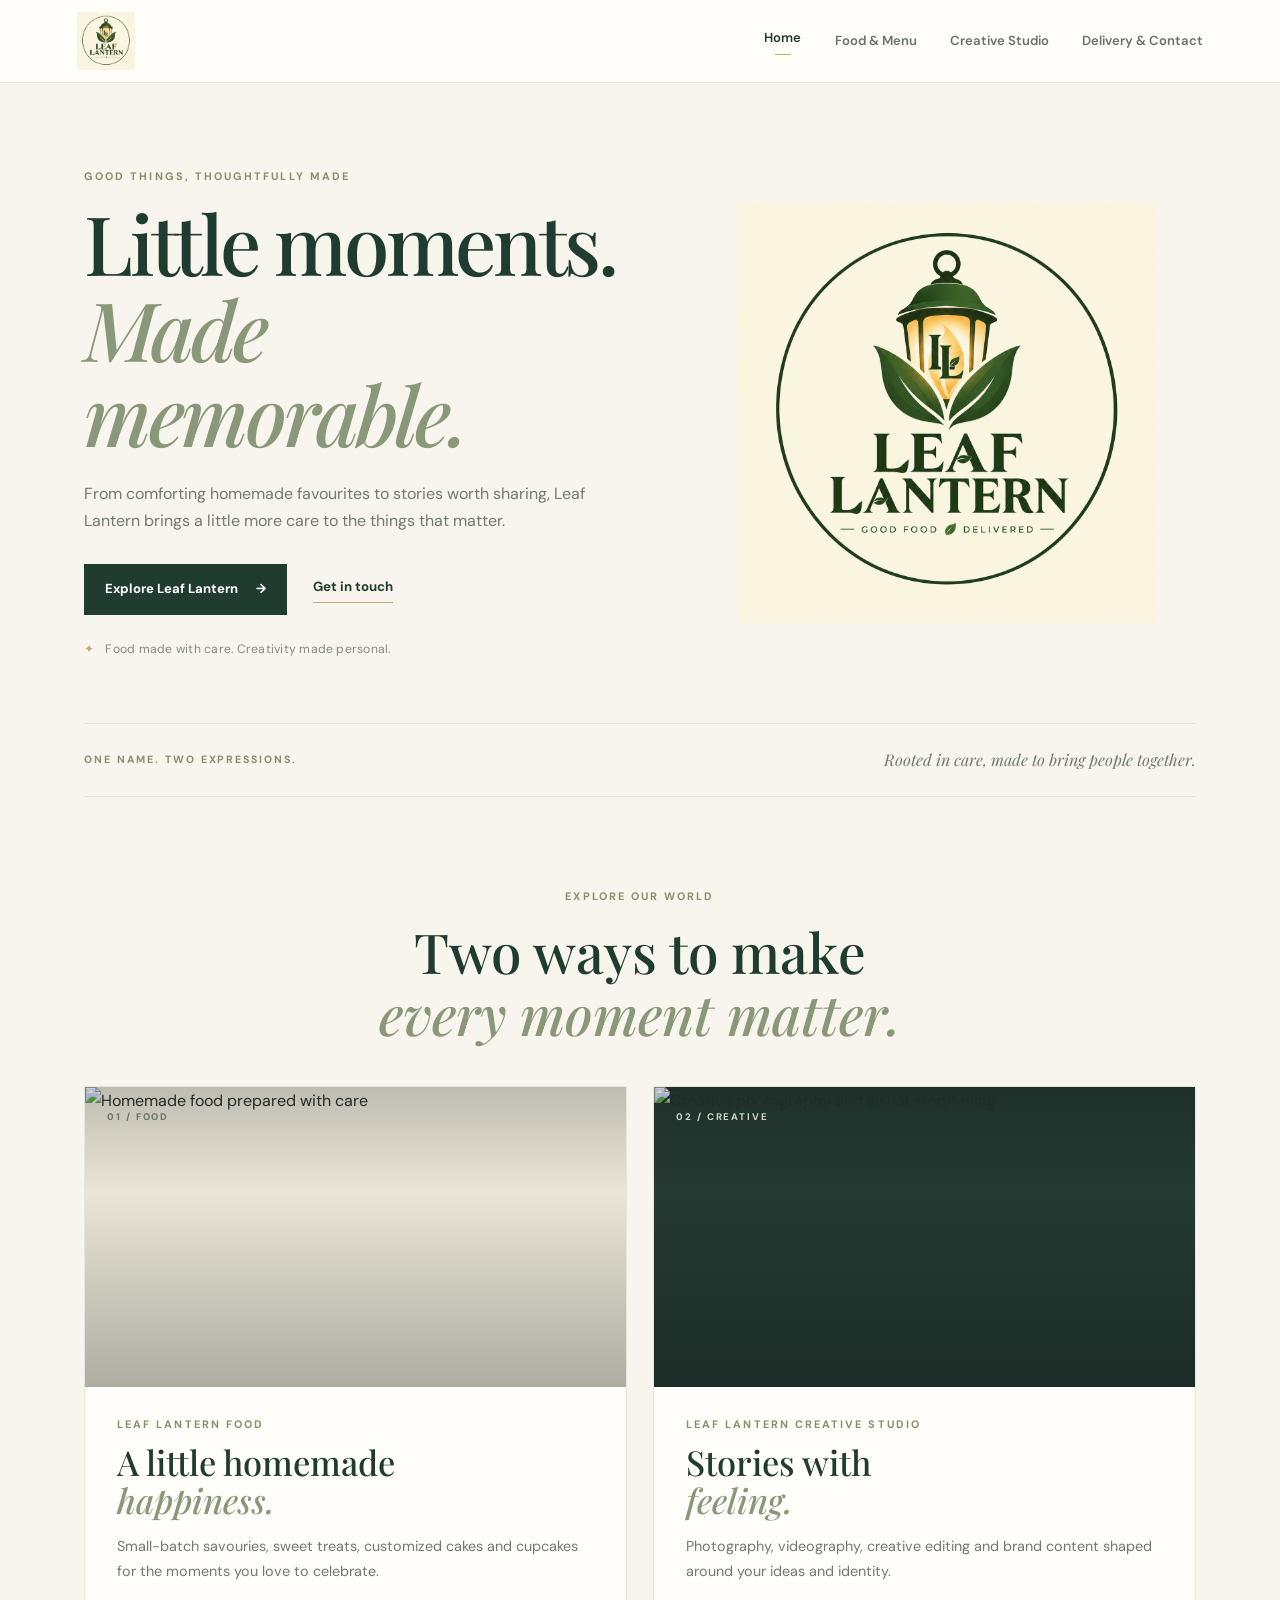
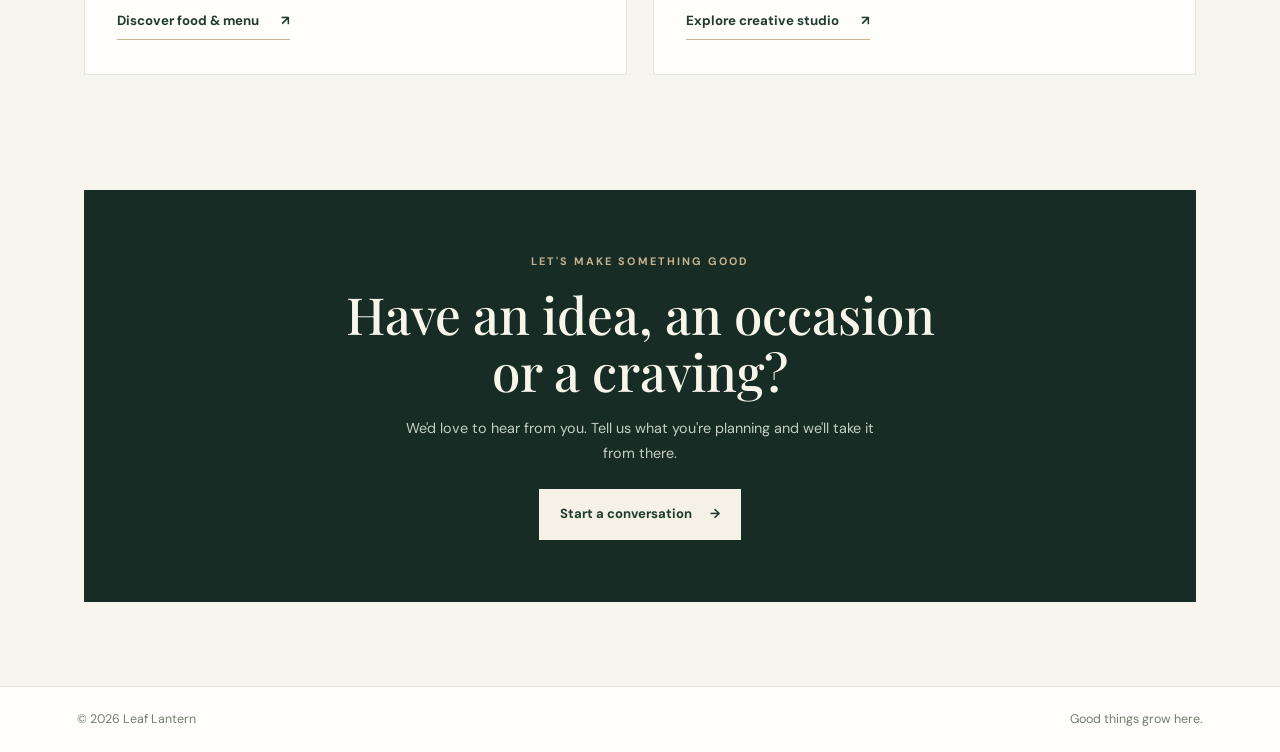
==== commit fe0d3ea7: "Update index.html" ====
--- a/index.html
+++ b/index.html
@@ -1,3 +1,4 @@
+
 <!DOCTYPE html>
 <html lang="en">
 <head>
@@ -25,6 +26,48 @@
       height: auto;
       object-fit: contain;
     }
+
+    /* Local images in the two division artwork columns */
+    .division-art {
+      position: relative;
+      overflow: hidden;
+    }
+
+    .division-art-image {
+      position: absolute;
+      inset: 0;
+      display: block;
+      width: 100%;
+      height: 100%;
+      object-fit: cover;
+    }
+
+    .division-art .art-kicker {
+      position: absolute;
+      z-index: 2;
+      top: 22px;
+      left: 22px;
+    }
+
+    .food-art::after,
+    .studio-art::after {
+      content: "";
+      position: absolute;
+      inset: 0;
+      z-index: 1;
+      background: linear-gradient(
+        to bottom,
+        rgba(0, 0, 0, 0.18),
+        transparent 35%,
+        rgba(0, 0, 0, 0.25)
+      );
+      pointer-events: none;
+    }
+
+    .food-art .food-plate,
+    .studio-art .studio-frame {
+      display: none;
+    }
   </style>
 </head>
 
@@ -87,16 +130,12 @@
 
     </div>
 
-
-    <!-- SAME OFFICIAL LOGO AS TOP LEFT -->
     <div class="hero-visual">
-
       <img
-        class="hero-brand-logo"
         src="assets/Leaf Lantern_ Good Food Delivered.png"
         alt="Leaf Lantern — Good Food Delivered"
+        class="hero-brand-logo"
       >
-
     </div>
 
   </section>
@@ -126,7 +165,6 @@
 
     </div>
 
-
     <div class="division-grid">
 
       <!-- LEAF LANTERN FOOD -->
@@ -135,6 +173,13 @@
         <div class="division-art food-art">
 
           <span class="art-kicker">01 / FOOD</span>
+
+          <img
+            class="division-art-image"
+            src="assets/homemade-food.jpg"
+            alt="Homemade food prepared with care"
+            loading="lazy"
+          >
 
           <div class="food-plate">
             <i></i>
@@ -173,6 +218,13 @@
 
           <span class="art-kicker">02 / CREATIVE</span>
 
+          <img
+            class="division-art-image"
+            src="assets/creative-story.jpg"
+            alt="Creative photography and visual storytelling"
+            loading="lazy"
+          >
+
           <div class="studio-frame">
 
             <div class="frame-sun"></div>
@@ -244,7 +296,6 @@
 
 </footer>
 
-
 <script src="script.js"></script>
 
 </body>
--- a/styles.css
+++ b/styles.css
@@ -31,3 +31,30 @@
     left: 18px;
     z-index: 2;
 }
+/* Homepage hero: display the official Leaf Lantern logo */
+.home-hero .hero-visual {
+    display: flex !important;
+    align-items: center;
+    justify-content: center;
+    background: transparent !important;
+    border: none !important;
+    box-shadow: none !important;
+    border-radius: 0 !important;
+    overflow: visible;
+}
+
+.home-hero .hero-visual::before,
+.home-hero .hero-visual::after {
+    display: none !important;
+    content: none !important;
+}
+
+.home-hero .hero-brand-logo {
+    display: block !important;
+    width: 100%;
+    max-width: 420px;
+    height: auto;
+    object-fit: contain;
+    position: relative;
+    z-index: 5;
+}
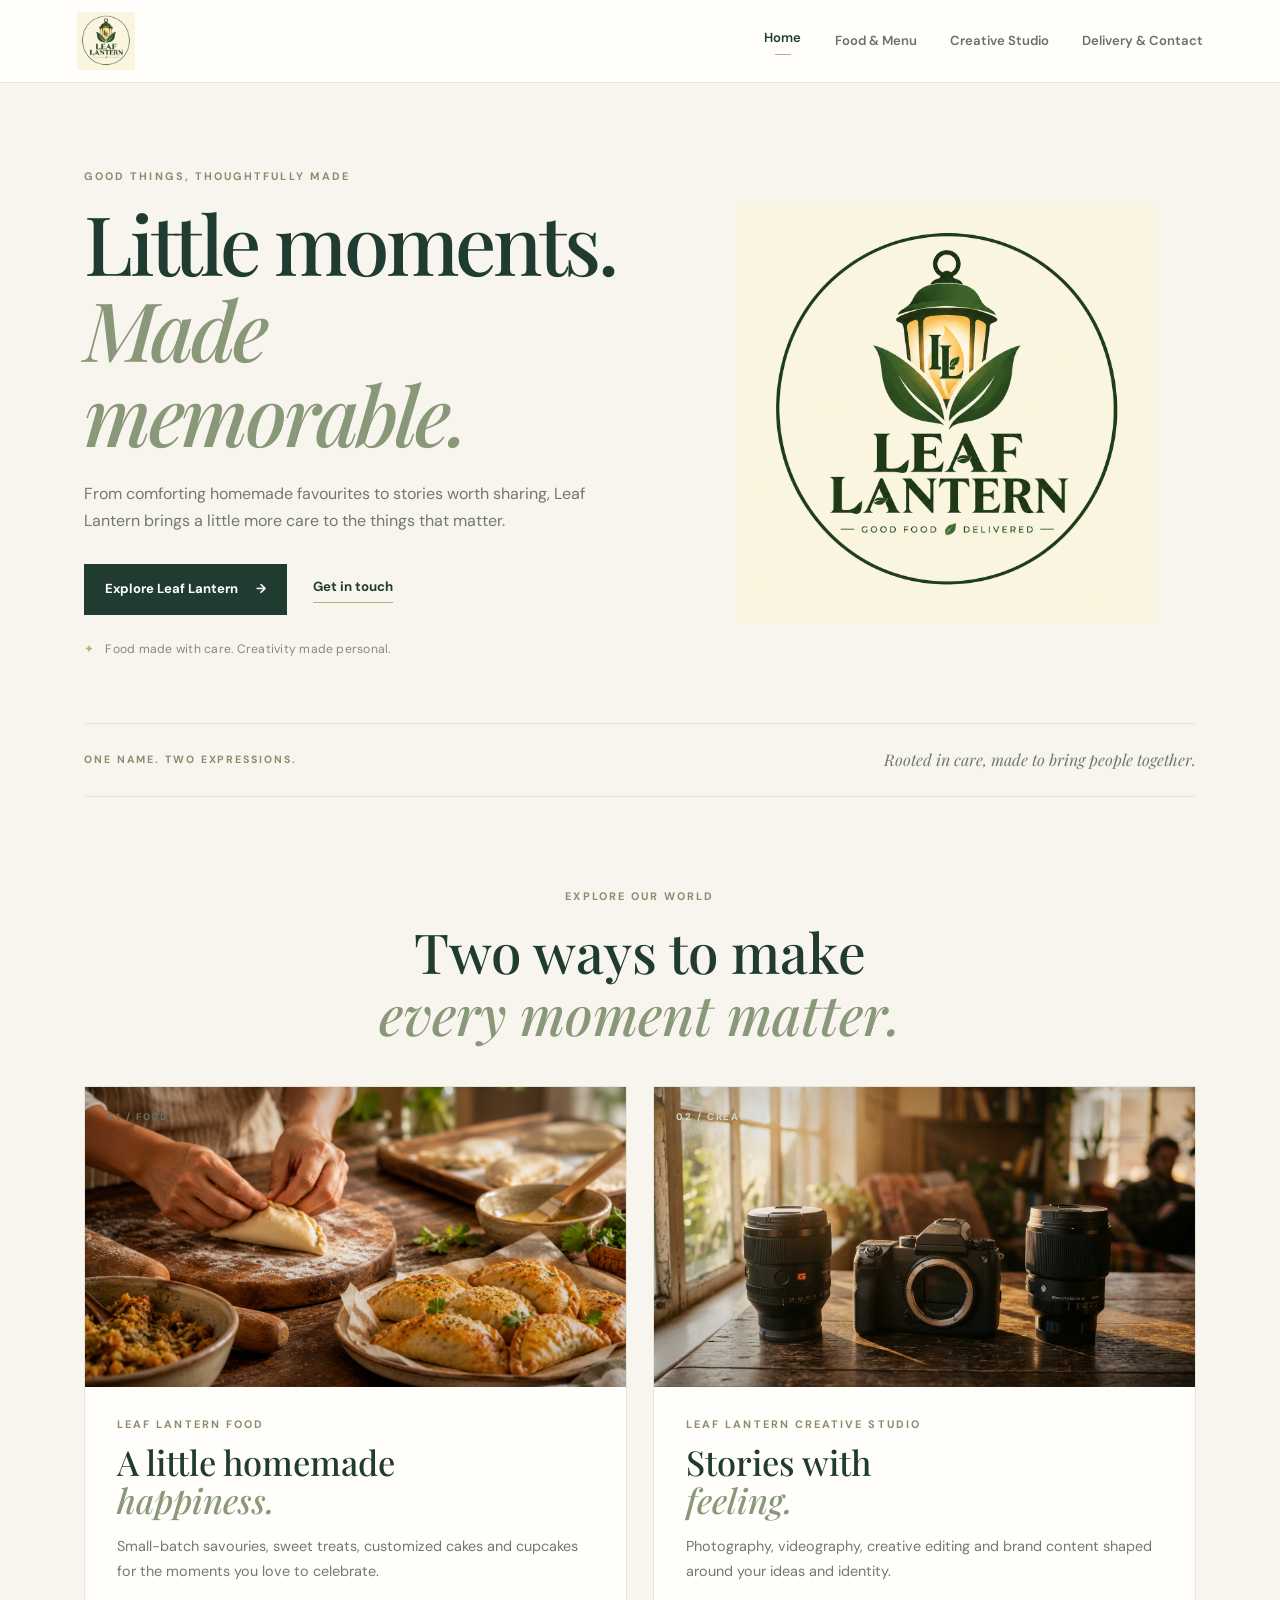
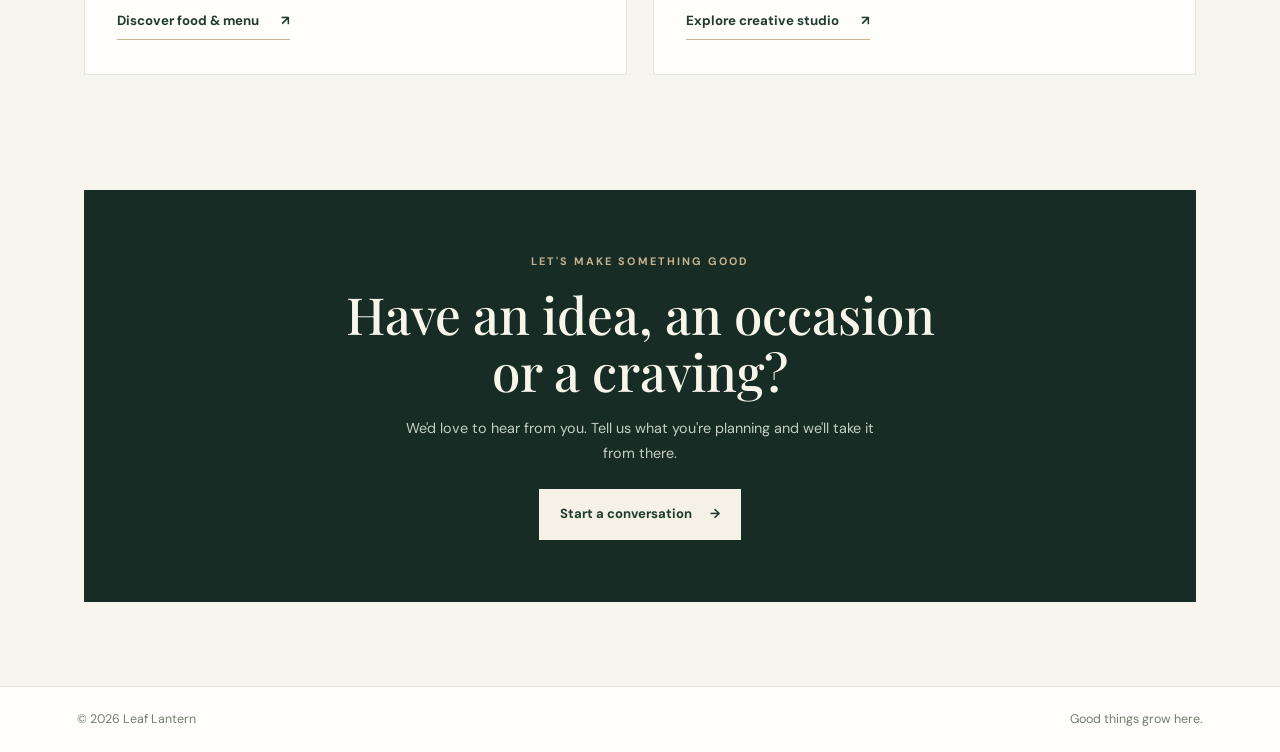
==== commit 5cc35de4: "Update index.html" ====
--- a/index.html
+++ b/index.html
@@ -176,7 +176,7 @@
 
           <img
             class="division-art-image"
-            src="assets/homemade-food.jpg"
+            src="assets/homemade-food.jpg.png"
             alt="Homemade food prepared with care"
             loading="lazy"
           >
@@ -220,7 +220,7 @@
 
           <img
             class="division-art-image"
-            src="assets/creative-story.jpg"
+            src="assets/creative-story.jpg.png"
             alt="Creative photography and visual storytelling"
             loading="lazy"
           >
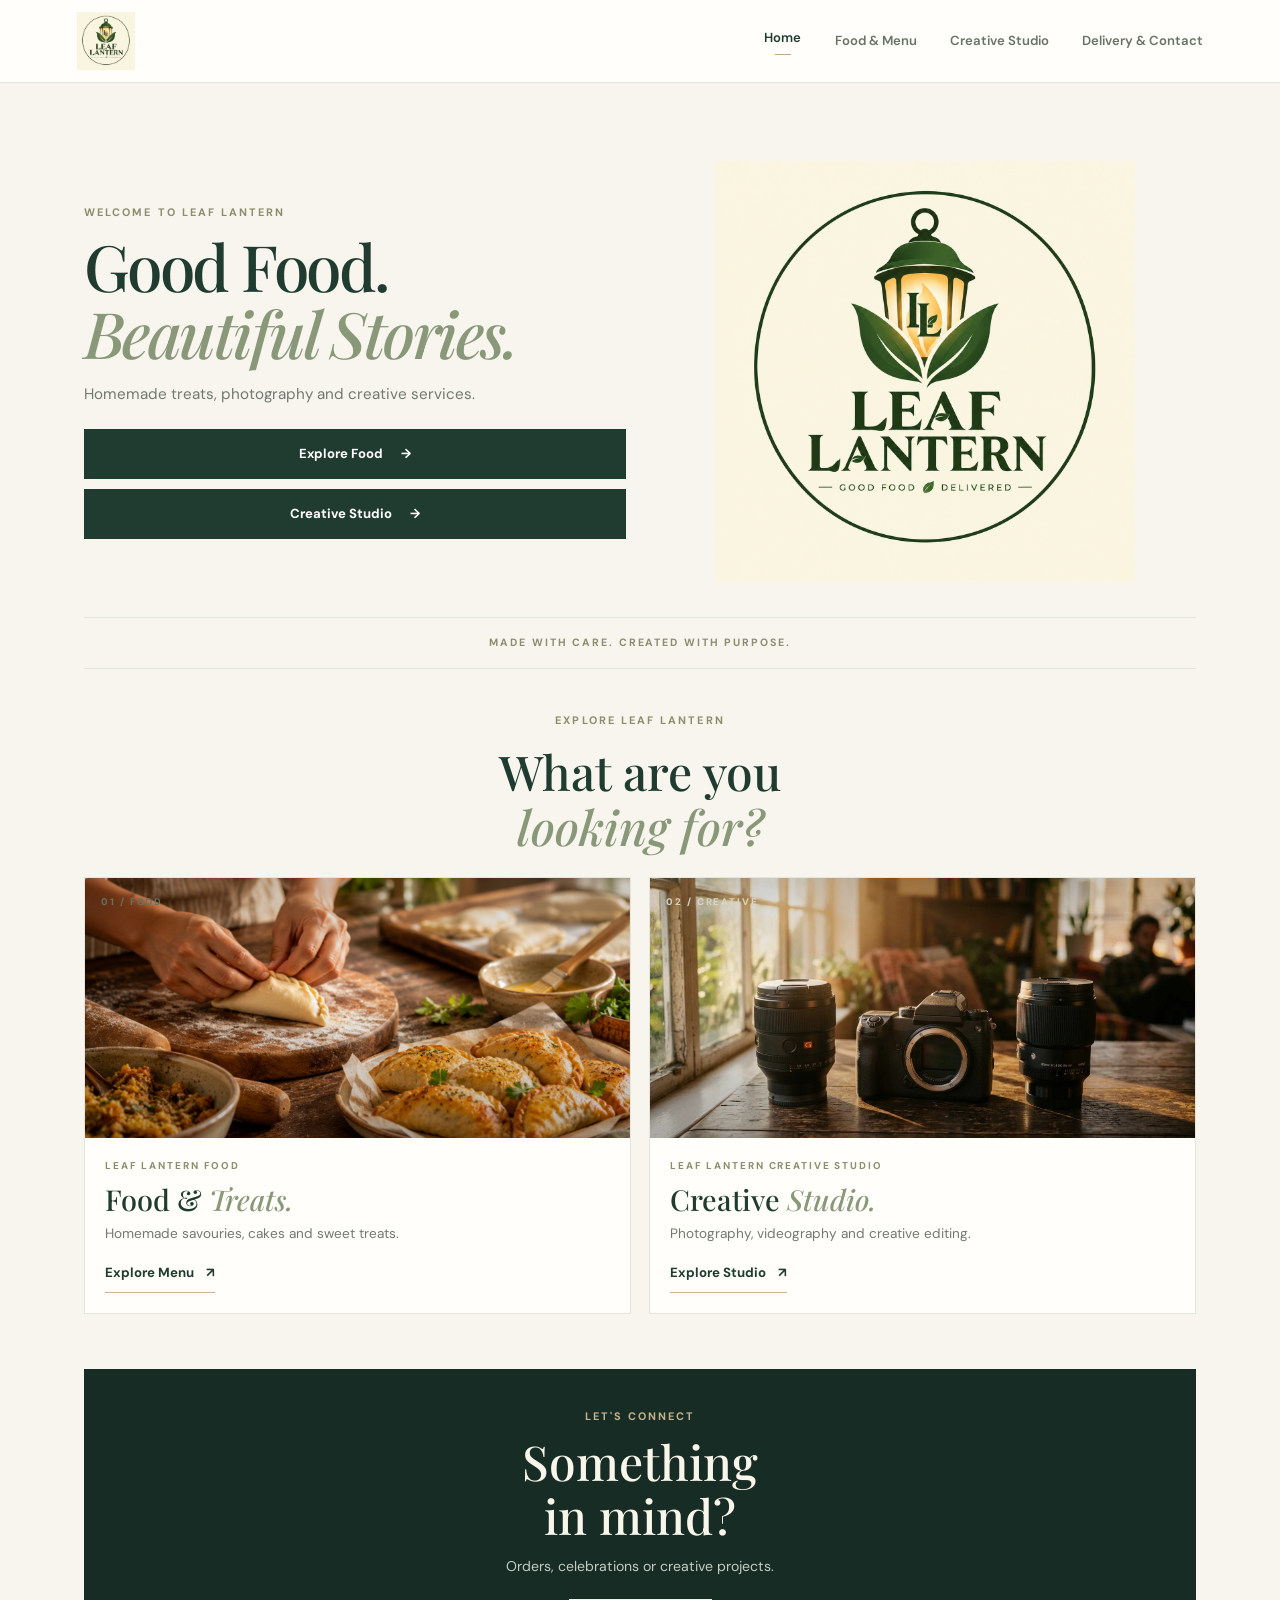
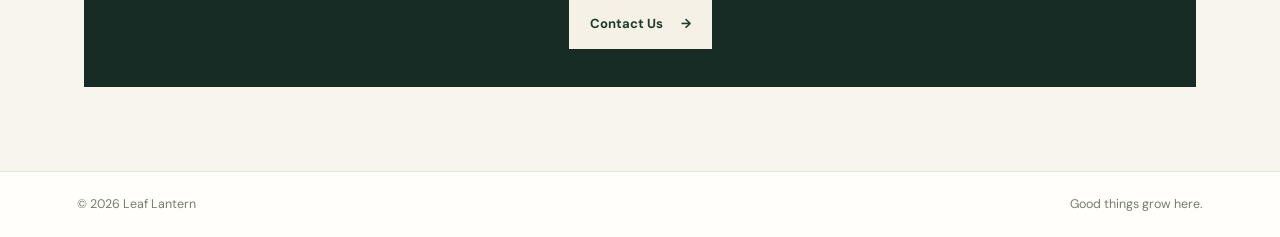
==== commit 7628d5d4: "Update index.html" ====
--- a/index.html
+++ b/index.html
@@ -1,36 +1,128 @@
-
 <!DOCTYPE html>
 <html lang="en">
 <head>
   <meta charset="UTF-8">
   <meta name="viewport" content="width=device-width, initial-scale=1">
 
-  <meta name="description" content="Leaf Lantern brings together homemade food and thoughtful creative services — made with care, created with purpose.">
-
-  <title>Leaf Lantern | Good Things, Thoughtfully Made</title>
+  <meta name="description" content="Leaf Lantern offers homemade food, cakes, photography, videography and creative services.">
+
+  <meta name="theme-color" content="#f7f5ed">
+
+  <title>Leaf Lantern | Good Food. Beautiful Stories.</title>
 
   <link rel="stylesheet" href="styles.css">
 
   <style>
-    /* Official Leaf Lantern logo in the homepage hero */
-    .hero-visual {
+    /* Compact, mobile-first homepage */
+
+    .home-hero {
+      display: grid;
+      grid-template-columns: 1fr 1fr;
+      align-items: center;
+      gap: 28px;
+      min-height: auto;
+      padding: 24px 0 36px;
+    }
+
+    .home-hero .hero-copy h1 {
+      font-size: clamp(2.5rem, 5vw, 4.5rem);
+      margin-bottom: 16px;
+    }
+
+    .home-hero .hero-copy .lead {
+      font-size: 0.95rem;
+      line-height: 1.6;
+      margin-bottom: 20px;
+    }
+
+    .home-hero .hero-visual {
+      min-height: 0;
+      background: transparent;
       display: flex;
       align-items: center;
       justify-content: center;
+      overflow: visible;
+    }
+
+    .home-hero .hero-visual::before,
+    .home-hero .hero-visual::after {
+      display: none;
+      content: none;
     }
 
     .hero-brand-logo {
       display: block;
       width: 100%;
-      max-width: 420px;
+      max-width: 330px;
       height: auto;
       object-fit: contain;
     }
 
-    /* Local images in the two division artwork columns */
+    .home-hero .eyebrow {
+      margin-bottom: 12px;
+    }
+
+    .home-hero .hero-actions {
+      display: flex;
+      flex-direction: column;
+      align-items: stretch;
+      gap: 10px;
+      margin: 22px 0 0;
+    }
+
+    .home-hero .hero-actions .button {
+      width: 100%;
+      min-height: 48px;
+    }
+
+    .home-hero .hero-actions .text-link {
+      display: none;
+    }
+
+    .home-hero .hero-note {
+      display: none;
+    }
+
+    /* Short introduction */
+
+    .intro-strip {
+      justify-content: center;
+      text-align: center;
+      padding: 16px 0;
+    }
+
+    .intro-strip p {
+      margin: 0;
+    }
+
+    .intro-strip span {
+      display: none;
+    }
+
+    /* Two main business cards */
+
+    .world-section {
+      padding: 42px 0 20px;
+    }
+
+    .section-heading {
+      margin-bottom: 24px;
+    }
+
+    .section-heading h2 {
+      font-size: clamp(2rem, 4vw, 3rem);
+    }
+
+    .division-grid {
+      gap: 18px;
+    }
+
+    .division-card {
+      overflow: hidden;
+    }
+
     .division-art {
-      position: relative;
-      overflow: hidden;
+      height: 260px;
     }
 
     .division-art-image {
@@ -45,8 +137,8 @@
     .division-art .art-kicker {
       position: absolute;
       z-index: 2;
-      top: 22px;
-      left: 22px;
+      top: 16px;
+      left: 16px;
     }
 
     .food-art::after,
@@ -57,9 +149,9 @@
       z-index: 1;
       background: linear-gradient(
         to bottom,
-        rgba(0, 0, 0, 0.18),
-        transparent 35%,
-        rgba(0, 0, 0, 0.25)
+        rgba(0, 0, 0, 0.2),
+        transparent 40%,
+        rgba(0, 0, 0, 0.3)
       );
       pointer-events: none;
     }
@@ -68,6 +160,208 @@
     .studio-art .studio-frame {
       display: none;
     }
+
+    .division-copy {
+      padding: 20px;
+    }
+
+    .division-copy .eyebrow {
+      font-size: 0.62rem;
+      margin-bottom: 8px;
+    }
+
+    .division-copy h3 {
+      font-size: 1.8rem;
+      margin-bottom: 8px;
+    }
+
+    .division-copy > p:not(.eyebrow) {
+      font-size: 0.85rem;
+      line-height: 1.55;
+      margin: 8px 0;
+    }
+
+    .arrow-link {
+      margin-top: 10px;
+      gap: 12px;
+    }
+
+    /* Compact contact section */
+
+    .closing-band {
+      margin-top: 35px;
+      padding: 38px 20px;
+    }
+
+    .closing-band .eyebrow {
+      margin-bottom: 10px;
+    }
+
+    .closing-band h2 {
+      font-size: clamp(2rem, 5vw, 3rem);
+      margin-bottom: 12px;
+    }
+
+    .closing-band > p:not(.eyebrow) {
+      font-size: 0.88rem;
+      margin-bottom: 20px;
+    }
+
+    .closing-band .button {
+      min-height: 48px;
+    }
+
+    /* Mobile layout */
+
+    @media (max-width: 680px) {
+      main {
+        padding: 18px 16px 38px;
+      }
+
+      .site-header {
+        padding: 8px 16px;
+        gap: 12px;
+      }
+
+      .brand img {
+        height: 44px;
+        max-width: 150px;
+      }
+
+      .home-hero {
+        grid-template-columns: 1fr;
+        gap: 8px;
+        padding: 10px 0 24px;
+      }
+
+      .home-hero .hero-visual {
+        order: -1;
+        min-height: 0;
+        padding: 0;
+      }
+
+      .hero-brand-logo {
+        width: 100%;
+        max-width: 185px;
+        max-height: 155px;
+        object-fit: contain;
+      }
+
+      .home-hero .hero-copy {
+        text-align: center;
+      }
+
+      .home-hero .hero-copy h1 {
+        font-size: clamp(2.35rem, 9vw, 3.2rem);
+        line-height: 1.08;
+        margin-bottom: 12px;
+      }
+
+      .home-hero .hero-copy .lead {
+        font-size: 0.88rem;
+        line-height: 1.5;
+        margin: 0 auto 16px;
+        max-width: 330px;
+      }
+
+      .home-hero .eyebrow {
+        font-size: 0.58rem;
+        letter-spacing: 0.14em;
+      }
+
+      .home-hero .hero-actions {
+        max-width: 320px;
+        margin: 18px auto 0;
+        gap: 9px;
+      }
+
+      .home-hero .hero-actions .button {
+        min-height: 46px;
+        padding: 12px 16px;
+      }
+
+      .intro-strip {
+        padding: 14px 0;
+      }
+
+      .intro-strip p {
+        font-size: 0.62rem;
+        letter-spacing: 0.14em;
+      }
+
+      .world-section {
+        padding: 34px 0 10px;
+      }
+
+      .section-heading {
+        margin-bottom: 20px;
+      }
+
+      .section-heading .eyebrow {
+        margin-bottom: 9px;
+      }
+
+      .section-heading h2 {
+        font-size: 2rem;
+      }
+
+      .division-grid {
+        grid-template-columns: 1fr;
+        gap: 16px;
+      }
+
+      .division-art {
+        height: 220px;
+      }
+
+      .division-copy {
+        padding: 18px;
+      }
+
+      .division-copy h3 {
+        font-size: 1.75rem;
+      }
+
+      .division-copy > p:not(.eyebrow) {
+        max-width: 100%;
+      }
+
+      .closing-band {
+        margin-top: 30px;
+        padding: 32px 18px;
+      }
+
+      .closing-band h2 {
+        font-size: 2rem;
+      }
+
+      footer {
+        padding: 18px 16px;
+        text-align: center;
+        align-items: center;
+      }
+    }
+
+    /* Very narrow phones */
+
+    @media (max-width: 360px) {
+      .hero-brand-logo {
+        max-width: 155px;
+        max-height: 135px;
+      }
+
+      .home-hero .hero-copy h1 {
+        font-size: 2.15rem;
+      }
+
+      .section-heading h2 {
+        font-size: 1.8rem;
+      }
+
+      .division-art {
+        height: 195px;
+      }
+    }
   </style>
 </head>
 
@@ -76,10 +370,17 @@
 <header class="site-header">
 
   <a class="brand" href="index.html" aria-label="Leaf Lantern home">
-    <img src="assets/Leaf Lantern_ Good Food Delivered.png" alt="Leaf Lantern">
+    <img
+      src="assets/Leaf Lantern_ Good Food Delivered.png"
+      alt="Leaf Lantern"
+    >
   </a>
 
-  <button class="menu-toggle" aria-label="Toggle navigation" aria-expanded="false">
+  <button
+    class="menu-toggle"
+    aria-label="Toggle navigation"
+    aria-expanded="false"
+  >
     ☰
   </button>
 
@@ -94,80 +395,74 @@
 
 <main>
 
-  <!-- HOMEPAGE HERO -->
+  <!-- COMPACT HERO -->
   <section class="home-hero">
 
     <div class="hero-copy">
 
-      <p class="eyebrow">GOOD THINGS, THOUGHTFULLY MADE</p>
+      <p class="eyebrow">WELCOME TO LEAF LANTERN</p>
 
       <h1>
-        Little moments.<br>
-        <em>Made memorable.</em>
+        Good Food.<br>
+        <em>Beautiful Stories.</em>
       </h1>
 
       <p class="lead">
-        From comforting homemade favourites to stories worth sharing,
-        Leaf Lantern brings a little more care to the things that matter.
+        Homemade treats, photography and creative services.
       </p>
 
       <div class="hero-actions">
 
-        <a class="button" href="#our-world">
-          Explore Leaf Lantern <span>→</span>
+        <a class="button" href="menu.html">
+          Explore Food <span>→</span>
         </a>
 
-        <a class="text-link" href="delivery.html">
-          Get in touch
+        <a class="button" href="creative-studio.html">
+          Creative Studio <span>→</span>
         </a>
 
       </div>
 
-      <div class="hero-note">
-        <span class="leaf-dot">✦</span>
-        Food made with care. Creativity made personal.
-      </div>
-
     </div>
 
     <div class="hero-visual">
+
       <img
         src="assets/Leaf Lantern_ Good Food Delivered.png"
         alt="Leaf Lantern — Good Food Delivered"
         class="hero-brand-logo"
       >
+
     </div>
 
   </section>
 
-
-  <!-- INTRODUCTION -->
+  <!-- SHORT INTRODUCTION -->
   <section class="intro-strip">
 
-    <p>ONE NAME. TWO EXPRESSIONS.</p>
-
-    <span>Rooted in care, made to bring people together.</span>
+    <p>MADE WITH CARE. CREATED WITH PURPOSE.</p>
+
+    <span>Leaf Lantern</span>
 
   </section>
 
-
-  <!-- EXPLORE OUR WORLD -->
+  <!-- FOOD AND CREATIVE SERVICES -->
   <section class="world-section" id="our-world">
 
     <div class="section-heading">
 
-      <p class="eyebrow">EXPLORE OUR WORLD</p>
+      <p class="eyebrow">EXPLORE LEAF LANTERN</p>
 
       <h2>
-        Two ways to make<br>
-        <em>every moment matter.</em>
+        What are you<br>
+        <em>looking for?</em>
       </h2>
 
     </div>
 
     <div class="division-grid">
 
-      <!-- LEAF LANTERN FOOD -->
+      <!-- FOOD CARD -->
       <article class="division-card food-card">
 
         <div class="division-art food-art">
@@ -193,25 +488,22 @@
           <p class="eyebrow">LEAF LANTERN FOOD</p>
 
           <h3>
-            A little homemade<br>
-            <em>happiness.</em>
+            Food &amp; <em>Treats.</em>
           </h3>
 
           <p>
-            Small-batch savouries, sweet treats, customized cakes
-            and cupcakes for the moments you love to celebrate.
+            Homemade savouries, cakes and sweet treats.
           </p>
 
           <a class="arrow-link" href="menu.html">
-            Discover food &amp; menu <span>↗</span>
+            Explore Menu <span>↗</span>
           </a>
 
         </div>
 
       </article>
 
-
-      <!-- LEAF LANTERN CREATIVE STUDIO -->
+      <!-- CREATIVE STUDIO CARD -->
       <article class="division-card studio-card">
 
         <div class="division-art studio-art">
@@ -241,17 +533,15 @@
           <p class="eyebrow">LEAF LANTERN CREATIVE STUDIO</p>
 
           <h3>
-            Stories with<br>
-            <em>feeling.</em>
+            Creative <em>Studio.</em>
           </h3>
 
           <p>
-            Photography, videography, creative editing and brand
-            content shaped around your ideas and identity.
+            Photography, videography and creative editing.
           </p>
 
           <a class="arrow-link" href="creative-studio.html">
-            Explore creative studio <span>↗</span>
+            Explore Studio <span>↗</span>
           </a>
 
         </div>
@@ -262,32 +552,28 @@
 
   </section>
 
-
-  <!-- CLOSING SECTION -->
+  <!-- SIMPLE CONTACT SECTION -->
   <section class="closing-band">
 
-    <p class="eyebrow">LET'S MAKE SOMETHING GOOD</p>
+    <p class="eyebrow">LET'S CONNECT</p>
 
     <h2>
-      Have an idea, an occasion<br>
-      or a craving?
+      Something<br>
+      in mind?
     </h2>
 
     <p>
-      We'd love to hear from you. Tell us what you're planning
-      and we'll take it from there.
+      Orders, celebrations or creative projects.
     </p>
 
     <a class="button button-light" href="delivery.html">
-      Start a conversation <span>→</span>
+      Contact Us <span>→</span>
     </a>
 
   </section>
 
 </main>
 
-
-<!-- FOOTER -->
 <footer>
 
   <span>© <span id="year"></span> Leaf Lantern</span>
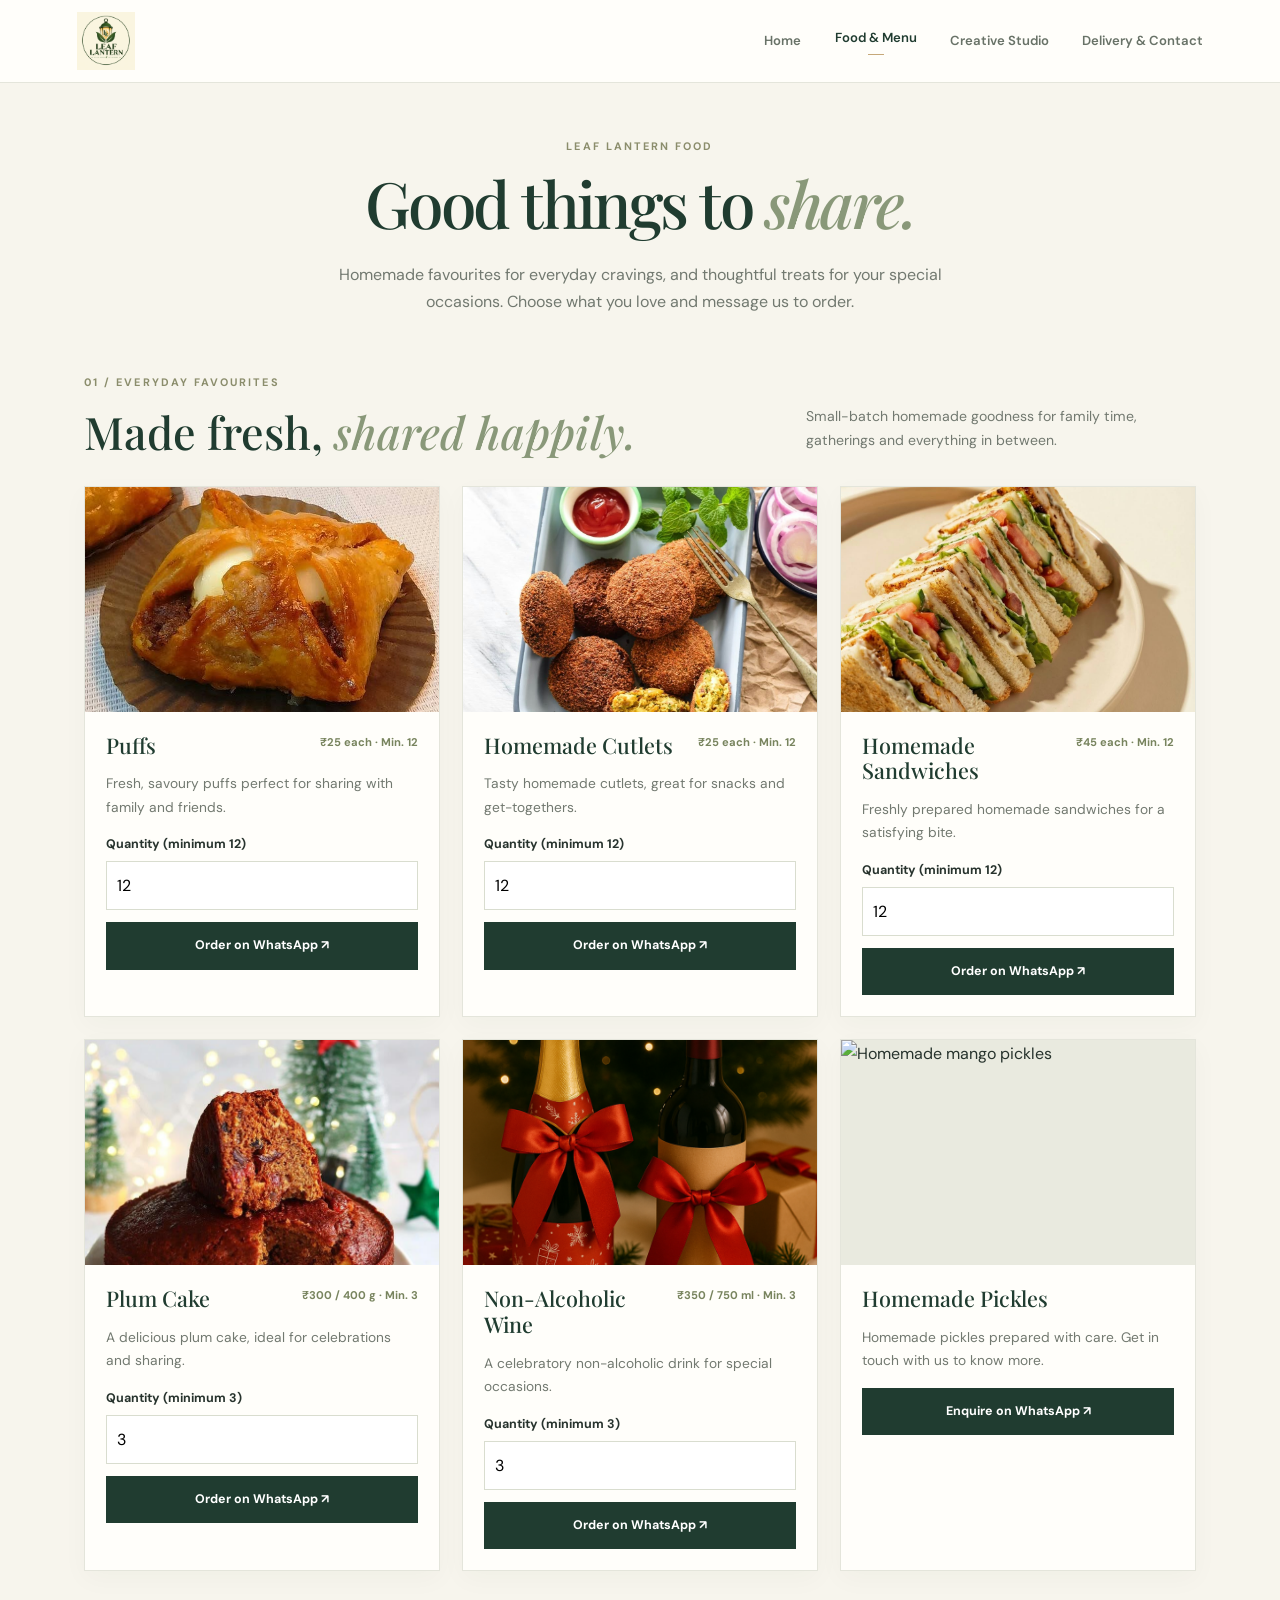
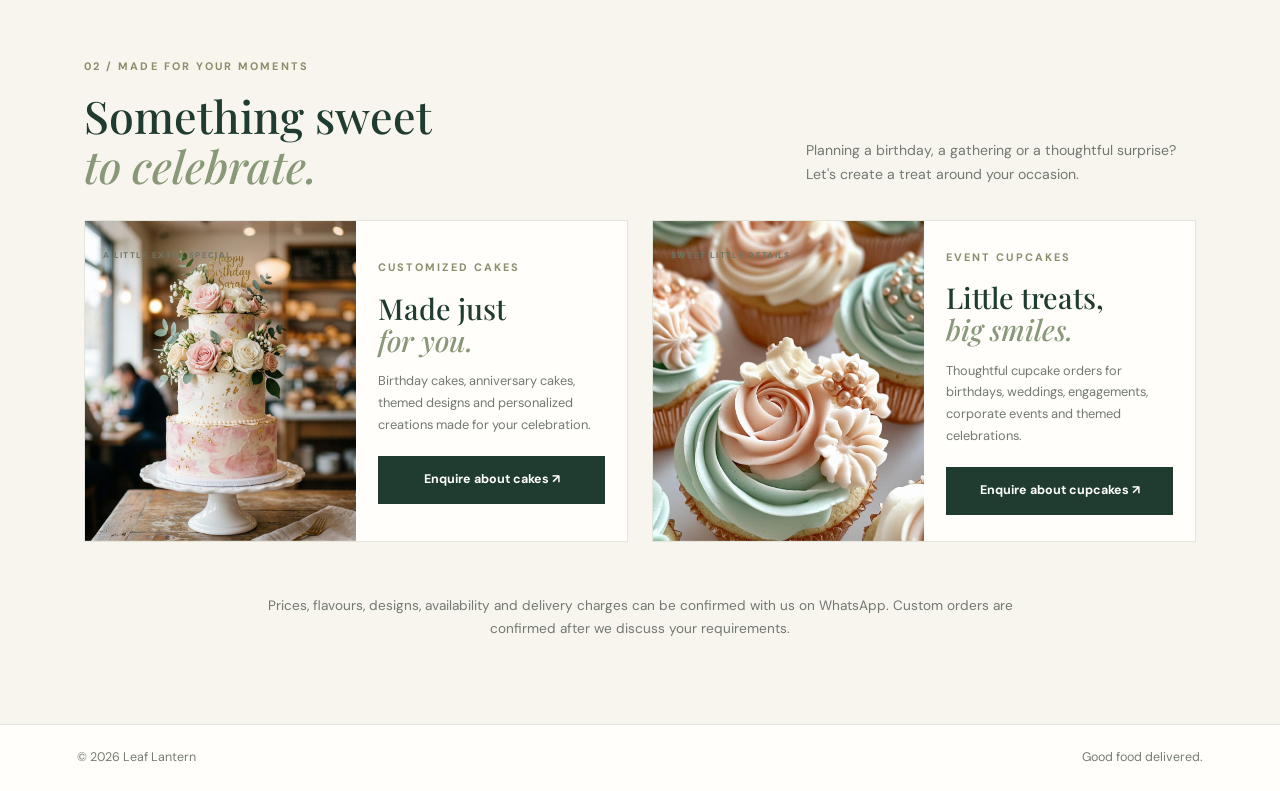
==== commit 2496432a: "Update index.html" ====
--- a/index.html
+++ b/index.html
@@ -1,586 +1,374 @@
+
 <!DOCTYPE html>
 <html lang="en">
 <head>
-  <meta charset="UTF-8">
-  <meta name="viewport" content="width=device-width, initial-scale=1">
-
-  <meta name="description" content="Leaf Lantern offers homemade food, cakes, photography, videography and creative services.">
-
-  <meta name="theme-color" content="#f7f5ed">
-
-  <title>Leaf Lantern | Good Food. Beautiful Stories.</title>
-
-  <link rel="stylesheet" href="styles.css">
-
-  <style>
-    /* Compact, mobile-first homepage */
-
-    .home-hero {
-      display: grid;
-      grid-template-columns: 1fr 1fr;
-      align-items: center;
-      gap: 28px;
-      min-height: auto;
-      padding: 24px 0 36px;
-    }
-
-    .home-hero .hero-copy h1 {
-      font-size: clamp(2.5rem, 5vw, 4.5rem);
-      margin-bottom: 16px;
-    }
-
-    .home-hero .hero-copy .lead {
-      font-size: 0.95rem;
-      line-height: 1.6;
-      margin-bottom: 20px;
-    }
-
-    .home-hero .hero-visual {
-      min-height: 0;
-      background: transparent;
-      display: flex;
-      align-items: center;
-      justify-content: center;
-      overflow: visible;
-    }
-
-    .home-hero .hero-visual::before,
-    .home-hero .hero-visual::after {
-      display: none;
-      content: none;
-    }
-
-    .hero-brand-logo {
-      display: block;
-      width: 100%;
-      max-width: 330px;
-      height: auto;
-      object-fit: contain;
-    }
-
-    .home-hero .eyebrow {
-      margin-bottom: 12px;
-    }
-
-    .home-hero .hero-actions {
-      display: flex;
-      flex-direction: column;
-      align-items: stretch;
-      gap: 10px;
-      margin: 22px 0 0;
-    }
-
-    .home-hero .hero-actions .button {
-      width: 100%;
-      min-height: 48px;
-    }
-
-    .home-hero .hero-actions .text-link {
-      display: none;
-    }
-
-    .home-hero .hero-note {
-      display: none;
-    }
-
-    /* Short introduction */
-
-    .intro-strip {
-      justify-content: center;
-      text-align: center;
-      padding: 16px 0;
-    }
-
-    .intro-strip p {
-      margin: 0;
-    }
-
-    .intro-strip span {
-      display: none;
-    }
-
-    /* Two main business cards */
-
-    .world-section {
-      padding: 42px 0 20px;
-    }
-
-    .section-heading {
-      margin-bottom: 24px;
-    }
-
-    .section-heading h2 {
-      font-size: clamp(2rem, 4vw, 3rem);
-    }
-
-    .division-grid {
-      gap: 18px;
-    }
-
-    .division-card {
-      overflow: hidden;
-    }
-
-    .division-art {
-      height: 260px;
-    }
-
-    .division-art-image {
-      position: absolute;
-      inset: 0;
-      display: block;
-      width: 100%;
-      height: 100%;
-      object-fit: cover;
-    }
-
-    .division-art .art-kicker {
-      position: absolute;
-      z-index: 2;
-      top: 16px;
-      left: 16px;
-    }
-
-    .food-art::after,
-    .studio-art::after {
-      content: "";
-      position: absolute;
-      inset: 0;
-      z-index: 1;
-      background: linear-gradient(
-        to bottom,
-        rgba(0, 0, 0, 0.2),
-        transparent 40%,
-        rgba(0, 0, 0, 0.3)
-      );
-      pointer-events: none;
-    }
-
-    .food-art .food-plate,
-    .studio-art .studio-frame {
-      display: none;
-    }
-
-    .division-copy {
-      padding: 20px;
-    }
-
-    .division-copy .eyebrow {
-      font-size: 0.62rem;
-      margin-bottom: 8px;
-    }
-
-    .division-copy h3 {
-      font-size: 1.8rem;
-      margin-bottom: 8px;
-    }
-
-    .division-copy > p:not(.eyebrow) {
-      font-size: 0.85rem;
-      line-height: 1.55;
-      margin: 8px 0;
-    }
-
-    .arrow-link {
-      margin-top: 10px;
-      gap: 12px;
-    }
-
-    /* Compact contact section */
-
-    .closing-band {
-      margin-top: 35px;
-      padding: 38px 20px;
-    }
-
-    .closing-band .eyebrow {
-      margin-bottom: 10px;
-    }
-
-    .closing-band h2 {
-      font-size: clamp(2rem, 5vw, 3rem);
-      margin-bottom: 12px;
-    }
-
-    .closing-band > p:not(.eyebrow) {
-      font-size: 0.88rem;
-      margin-bottom: 20px;
-    }
-
-    .closing-band .button {
-      min-height: 48px;
-    }
-
-    /* Mobile layout */
-
-    @media (max-width: 680px) {
-      main {
-        padding: 18px 16px 38px;
-      }
-
-      .site-header {
-        padding: 8px 16px;
-        gap: 12px;
-      }
-
-      .brand img {
-        height: 44px;
-        max-width: 150px;
-      }
-
-      .home-hero {
-        grid-template-columns: 1fr;
-        gap: 8px;
-        padding: 10px 0 24px;
-      }
-
-      .home-hero .hero-visual {
-        order: -1;
-        min-height: 0;
-        padding: 0;
-      }
-
-      .hero-brand-logo {
-        width: 100%;
-        max-width: 185px;
-        max-height: 155px;
-        object-fit: contain;
-      }
-
-      .home-hero .hero-copy {
-        text-align: center;
-      }
-
-      .home-hero .hero-copy h1 {
-        font-size: clamp(2.35rem, 9vw, 3.2rem);
-        line-height: 1.08;
-        margin-bottom: 12px;
-      }
-
-      .home-hero .hero-copy .lead {
-        font-size: 0.88rem;
-        line-height: 1.5;
-        margin: 0 auto 16px;
-        max-width: 330px;
-      }
-
-      .home-hero .eyebrow {
-        font-size: 0.58rem;
-        letter-spacing: 0.14em;
-      }
-
-      .home-hero .hero-actions {
-        max-width: 320px;
-        margin: 18px auto 0;
-        gap: 9px;
-      }
-
-      .home-hero .hero-actions .button {
-        min-height: 46px;
-        padding: 12px 16px;
-      }
-
-      .intro-strip {
-        padding: 14px 0;
-      }
-
-      .intro-strip p {
-        font-size: 0.62rem;
-        letter-spacing: 0.14em;
-      }
-
-      .world-section {
-        padding: 34px 0 10px;
-      }
-
-      .section-heading {
-        margin-bottom: 20px;
-      }
-
-      .section-heading .eyebrow {
-        margin-bottom: 9px;
-      }
-
-      .section-heading h2 {
-        font-size: 2rem;
-      }
-
-      .division-grid {
-        grid-template-columns: 1fr;
-        gap: 16px;
-      }
-
-      .division-art {
-        height: 220px;
-      }
-
-      .division-copy {
-        padding: 18px;
-      }
-
-      .division-copy h3 {
-        font-size: 1.75rem;
-      }
-
-      .division-copy > p:not(.eyebrow) {
-        max-width: 100%;
-      }
-
-      .closing-band {
-        margin-top: 30px;
-        padding: 32px 18px;
-      }
-
-      .closing-band h2 {
-        font-size: 2rem;
-      }
-
-      footer {
-        padding: 18px 16px;
-        text-align: center;
-        align-items: center;
-      }
-    }
-
-    /* Very narrow phones */
-
-    @media (max-width: 360px) {
-      .hero-brand-logo {
-        max-width: 155px;
-        max-height: 135px;
-      }
-
-      .home-hero .hero-copy h1 {
-        font-size: 2.15rem;
-      }
-
-      .section-heading h2 {
-        font-size: 1.8rem;
-      }
-
-      .division-art {
-        height: 195px;
-      }
-    }
-  </style>
+    <meta charset="UTF-8">
+    <meta name="viewport" content="width=device-width, initial-scale=1">
+
+    <meta name="description" content="Homemade favourites, customized cakes and event cupcakes from Leaf Lantern Food.">
+
+    <title>Food &amp; Menu | Leaf Lantern</title>
+
+    <link rel="stylesheet" href="styles.css">
+
+    <style>
+        /* Cake and cupcake photo styling */
+        .occasion-visual {
+            position: relative;
+            overflow: hidden;
+        }
+
+        .occasion-photo {
+            display: block;
+            position: absolute;
+            inset: 0;
+            width: 100%;
+            height: 100%;
+            object-fit: cover;
+            object-position: center;
+            z-index: 0;
+        }
+
+        .occasion-visual .visual-label {
+            position: relative;
+            z-index: 1;
+        }
+    </style>
 </head>
 
 <body>
 
 <header class="site-header">
-
-  <a class="brand" href="index.html" aria-label="Leaf Lantern home">
-    <img
-      src="assets/Leaf Lantern_ Good Food Delivered.png"
-      alt="Leaf Lantern"
-    >
-  </a>
-
-  <button
-    class="menu-toggle"
-    aria-label="Toggle navigation"
-    aria-expanded="false"
-  >
-    ☰
-  </button>
-
-  <nav class="nav">
-    <a class="active" href="index.html">Home</a>
-    <a href="menu.html">Food &amp; Menu</a>
-    <a href="creative-studio.html">Creative Studio</a>
-    <a href="delivery.html">Delivery &amp; Contact</a>
-  </nav>
-
+    <a class="brand" href="index.html">
+        <img src="assets/Leaf Lantern_ Good Food Delivered.png" alt="Leaf Lantern">
+    </a>
+
+    <button class="menu-toggle" aria-label="Toggle navigation" aria-expanded="false">
+        ☰
+    </button>
+
+    <nav class="nav">
+        <a href="index.html">Home</a>
+        <a class="active" href="menu.html">Food &amp; Menu</a>
+        <a href="creative-studio.html">Creative Studio</a>
+        <a href="delivery.html">Delivery &amp; Contact</a>
+    </nav>
 </header>
 
-<main>
-
-  <!-- COMPACT HERO -->
-  <section class="home-hero">
-
-    <div class="hero-copy">
-
-      <p class="eyebrow">WELCOME TO LEAF LANTERN</p>
-
-      <h1>
-        Good Food.<br>
-        <em>Beautiful Stories.</em>
-      </h1>
-
-      <p class="lead">
-        Homemade treats, photography and creative services.
-      </p>
-
-      <div class="hero-actions">
-
-        <a class="button" href="menu.html">
-          Explore Food <span>→</span>
-        </a>
-
-        <a class="button" href="creative-studio.html">
-          Creative Studio <span>→</span>
-        </a>
-
-      </div>
-
-    </div>
-
-    <div class="hero-visual">
-
-      <img
-        src="assets/Leaf Lantern_ Good Food Delivered.png"
-        alt="Leaf Lantern — Good Food Delivered"
-        class="hero-brand-logo"
-      >
-
-    </div>
-
-  </section>
-
-  <!-- SHORT INTRODUCTION -->
-  <section class="intro-strip">
-
-    <p>MADE WITH CARE. CREATED WITH PURPOSE.</p>
-
-    <span>Leaf Lantern</span>
-
-  </section>
-
-  <!-- FOOD AND CREATIVE SERVICES -->
-  <section class="world-section" id="our-world">
-
-    <div class="section-heading">
-
-      <p class="eyebrow">EXPLORE LEAF LANTERN</p>
-
-      <h2>
-        What are you<br>
-        <em>looking for?</em>
-      </h2>
-
-    </div>
-
-    <div class="division-grid">
-
-      <!-- FOOD CARD -->
-      <article class="division-card food-card">
-
-        <div class="division-art food-art">
-
-          <span class="art-kicker">01 / FOOD</span>
-
-          <img
-            class="division-art-image"
-            src="assets/homemade-food.jpg.png"
-            alt="Homemade food prepared with care"
-            loading="lazy"
-          >
-
-          <div class="food-plate">
-            <i></i>
-            <b>Made<br>with care</b>
-          </div>
-
+<main class="page-main">
+
+    <!-- PAGE INTRODUCTION -->
+    <section class="page-heading">
+        <p class="eyebrow">LEAF LANTERN FOOD</p>
+
+        <h1>Good things to <em>share.</em></h1>
+
+        <p>
+            Homemade favourites for everyday cravings, and thoughtful treats
+            for your special occasions. Choose what you love and message us to order.
+        </p>
+    </section>
+
+
+    <!-- EVERYDAY FOOD PRODUCTS -->
+    <section class="menu-category">
+
+        <div class="category-heading">
+            <div>
+                <p class="eyebrow">01 / EVERYDAY FAVOURITES</p>
+                <h2>Made fresh, <em>shared happily.</em></h2>
+            </div>
+
+            <p>
+                Small-batch homemade goodness for family time, gatherings
+                and everything in between.
+            </p>
         </div>
 
-        <div class="division-copy">
-
-          <p class="eyebrow">LEAF LANTERN FOOD</p>
-
-          <h3>
-            Food &amp; <em>Treats.</em>
-          </h3>
-
-          <p>
-            Homemade savouries, cakes and sweet treats.
-          </p>
-
-          <a class="arrow-link" href="menu.html">
-            Explore Menu <span>↗</span>
-          </a>
-
+        <section class="product-grid">
+
+            <!-- PUFFS -->
+            <article class="product-card">
+                <div class="product-art">
+                    <img src="assets/puffs.jpg.jpeg" alt="Freshly baked puffs">
+                </div>
+
+                <div class="product-info">
+                    <div class="product-top">
+                        <h2>Puffs</h2>
+                        <span class="tag">₹25 each · Min. 12</span>
+                    </div>
+
+                    <p>
+                        Fresh, savoury puffs perfect for sharing with family and friends.
+                    </p>
+
+                    <label for="qty-puffs">Quantity (minimum 12)</label>
+                    <input id="qty-puffs" type="number" min="12" step="1" value="12">
+
+                    <button class="order-button"
+                        onclick="orderProduct('Puffs',25,12,'qty-puffs')">
+                        Order on WhatsApp ↗
+                    </button>
+                </div>
+            </article>
+
+
+            <!-- HOMEMADE CUTLETS -->
+            <article class="product-card">
+                <div class="product-art">
+                    <img src="assets/cutlet.jpg.jpeg" alt="Homemade cutlets">
+                </div>
+
+                <div class="product-info">
+                    <div class="product-top">
+                        <h2>Homemade Cutlets</h2>
+                        <span class="tag">₹25 each · Min. 12</span>
+                    </div>
+
+                    <p>
+                        Tasty homemade cutlets, great for snacks and get-togethers.
+                    </p>
+
+                    <label for="qty-cutlets">Quantity (minimum 12)</label>
+                    <input id="qty-cutlets" type="number" min="12" step="1" value="12">
+
+                    <button class="order-button"
+                        onclick="orderProduct('Homemade Cutlets',25,12,'qty-cutlets')">
+                        Order on WhatsApp ↗
+                    </button>
+                </div>
+            </article>
+
+
+            <!-- HOMEMADE SANDWICHES -->
+            <article class="product-card">
+                <div class="product-art">
+                    <img src="assets/sandwich.jpg.jpeg" alt="Homemade sandwiches">
+                </div>
+
+                <div class="product-info">
+                    <div class="product-top">
+                        <h2>Homemade Sandwiches</h2>
+                        <span class="tag">₹45 each · Min. 12</span>
+                    </div>
+
+                    <p>
+                        Freshly prepared homemade sandwiches for a satisfying bite.
+                    </p>
+
+                    <label for="qty-sandwiches">Quantity (minimum 12)</label>
+                    <input id="qty-sandwiches" type="number" min="12" step="1" value="12">
+
+                    <button class="order-button"
+                        onclick="orderProduct('Homemade Sandwiches',45,12,'qty-sandwiches')">
+                        Order on WhatsApp ↗
+                    </button>
+                </div>
+            </article>
+
+
+            <!-- PLUM CAKE -->
+            <article class="product-card">
+                <div class="product-art">
+                    <img src="assets/plum-cake.jpg.jpeg" alt="Homemade plum cake">
+                </div>
+
+                <div class="product-info">
+                    <div class="product-top">
+                        <h2>Plum Cake</h2>
+                        <span class="tag">₹300 / 400 g · Min. 3</span>
+                    </div>
+
+                    <p>
+                        A delicious plum cake, ideal for celebrations and sharing.
+                    </p>
+
+                    <label for="qty-cake">Quantity (minimum 3)</label>
+                    <input id="qty-cake" type="number" min="3" step="1" value="3">
+
+                    <button class="order-button"
+                        onclick="orderProduct('Plum Cake',300,3,'qty-cake')">
+                        Order on WhatsApp ↗
+                    </button>
+                </div>
+            </article>
+
+
+            <!-- NON-ALCOHOLIC WINE -->
+            <article class="product-card">
+                <div class="product-art">
+                    <img src="assets/wine.jpg.webp" alt="Non-alcoholic wine">
+                </div>
+
+                <div class="product-info">
+                    <div class="product-top">
+                        <h2>Non-Alcoholic Wine</h2>
+                        <span class="tag">₹350 / 750 ml · Min. 3</span>
+                    </div>
+
+                    <p>
+                        A celebratory non-alcoholic drink for special occasions.
+                    </p>
+
+                    <label for="qty-wine">Quantity (minimum 3)</label>
+                    <input id="qty-wine" type="number" min="3" step="1" value="3">
+
+                    <button class="order-button"
+                        onclick="orderProduct('Non-Alcoholic Wine',350,3,'qty-wine')">
+                        Order on WhatsApp ↗
+                    </button>
+                </div>
+            </article>
+
+
+            <!-- HOMEMADE PICKLES -->
+            <article class="product-card">
+                <div class="product-art">
+                    <img src="assets/homemade-pickles.png"
+                         alt="Homemade mango pickles">
+                </div>
+
+                <div class="product-info">
+                    <div class="product-top">
+                        <h2>Homemade Pickles</h2>
+                    </div>
+
+                    <p>
+                        Homemade pickles prepared with care. Get in touch
+                        with us to know more.
+                    </p>
+
+                    <button class="order-button"
+                        onclick="enquireWhatsApp('Hello Leaf Lantern! I would like to enquire about homemade pickles. Please share the available options and details.')">
+                        Enquire on WhatsApp ↗
+                    </button>
+                </div>
+            </article>
+
+        </section>
+    </section>
+
+
+    <!-- CUSTOMIZED CAKES AND EVENT CUPCAKES -->
+    <section class="occasion-section">
+
+        <div class="category-heading">
+            <div>
+                <p class="eyebrow">02 / MADE FOR YOUR MOMENTS</p>
+
+                <h2>
+                    Something sweet<br>
+                    <em>to celebrate.</em>
+                </h2>
+            </div>
+
+            <p>
+                Planning a birthday, a gathering or a thoughtful surprise?
+                Let's create a treat around your occasion.
+            </p>
         </div>
 
-      </article>
-
-      <!-- CREATIVE STUDIO CARD -->
-      <article class="division-card studio-card">
-
-        <div class="division-art studio-art">
-
-          <span class="art-kicker">02 / CREATIVE</span>
-
-          <img
-            class="division-art-image"
-            src="assets/creative-story.jpg.png"
-            alt="Creative photography and visual storytelling"
-            loading="lazy"
-          >
-
-          <div class="studio-frame">
-
-            <div class="frame-sun"></div>
-            <div class="frame-line"></div>
-
-            <span>THE ART OF<br>YOUR STORY</span>
-
-          </div>
+
+        <div class="occasion-grid">
+
+            <!-- CUSTOMIZED CAKES -->
+            <article class="occasion-card cake-feature">
+
+                <div class="occasion-visual cake-visual">
+
+                    <span class="visual-label">A LITTLE EXTRA SPECIAL</span>
+
+                    <img
+                        class="occasion-photo"
+                        src="assets/customized-birthday-cake.jpg.png"
+                        alt="Customized birthday cake made for your celebration"
+                        loading="lazy"
+                    >
+
+                </div>
+
+                <div class="occasion-copy">
+
+                    <p class="eyebrow">CUSTOMIZED CAKES</p>
+
+                    <h3>
+                        Made just<br>
+                        <em>for you.</em>
+                    </h3>
+
+                    <p>
+                        Birthday cakes, anniversary cakes, themed designs
+                        and personalized creations made for your celebration.
+                    </p>
+
+                    <button class="order-button"
+                        onclick="enquireWhatsApp('Hello Leaf Lantern! I would like to enquire about a customized cake. Please share your designs, catalogue and pricing.')">
+                        Enquire about cakes ↗
+                    </button>
+
+                </div>
+            </article>
+
+
+            <!-- EVENT CUPCAKES -->
+            <article class="occasion-card cupcake-feature">
+
+                <div class="occasion-visual cupcake-visual">
+
+                    <span class="visual-label">SWEET LITTLE DETAILS</span>
+
+                    <img
+                        class="occasion-photo"
+                        src="assets/event-cupcakes.jpg.png"
+                        alt="Decorated cupcakes for birthdays and special events"
+                        loading="lazy"
+                    >
+
+                </div>
+
+                <div class="occasion-copy">
+
+                    <p class="eyebrow">EVENT CUPCAKES</p>
+
+                    <h3>
+                        Little treats,<br>
+                        <em>big smiles.</em>
+                    </h3>
+
+                    <p>
+                        Thoughtful cupcake orders for birthdays, weddings,
+                        engagements, corporate events and themed celebrations.
+                    </p>
+
+                    <button class="order-button"
+                        onclick="enquireWhatsApp('Hello Leaf Lantern! I would like to enquire about event cupcakes. Please share your designs, catalogue and pricing.')">
+                        Enquire about cupcakes ↗
+                    </button>
+
+                </div>
+            </article>
 
         </div>
-
-        <div class="division-copy">
-
-          <p class="eyebrow">LEAF LANTERN CREATIVE STUDIO</p>
-
-          <h3>
-            Creative <em>Studio.</em>
-          </h3>
-
-          <p>
-            Photography, videography and creative editing.
-          </p>
-
-          <a class="arrow-link" href="creative-studio.html">
-            Explore Studio <span>↗</span>
-          </a>
-
-        </div>
-
-      </article>
-
-    </div>
-
-  </section>
-
-  <!-- SIMPLE CONTACT SECTION -->
-  <section class="closing-band">
-
-    <p class="eyebrow">LET'S CONNECT</p>
-
-    <h2>
-      Something<br>
-      in mind?
-    </h2>
-
-    <p>
-      Orders, celebrations or creative projects.
+    </section>
+
+
+    <!-- ORDER INFORMATION -->
+    <p class="menu-footnote">
+        Prices, flavours, designs, availability and delivery charges can be
+        confirmed with us on WhatsApp. Custom orders are confirmed after we
+        discuss your requirements.
     </p>
 
-    <a class="button button-light" href="delivery.html">
-      Contact Us <span>→</span>
-    </a>
-
-  </section>
-
 </main>
 
+
+<!-- FOOTER -->
 <footer>
-
-  <span>© <span id="year"></span> Leaf Lantern</span>
-
-  <span>Good things grow here.</span>
-
+    <span>© <span id="year"></span> Leaf Lantern</span>
+    <span>Good food delivered.</span>
 </footer>
+
 
 <script src="script.js"></script>
 
